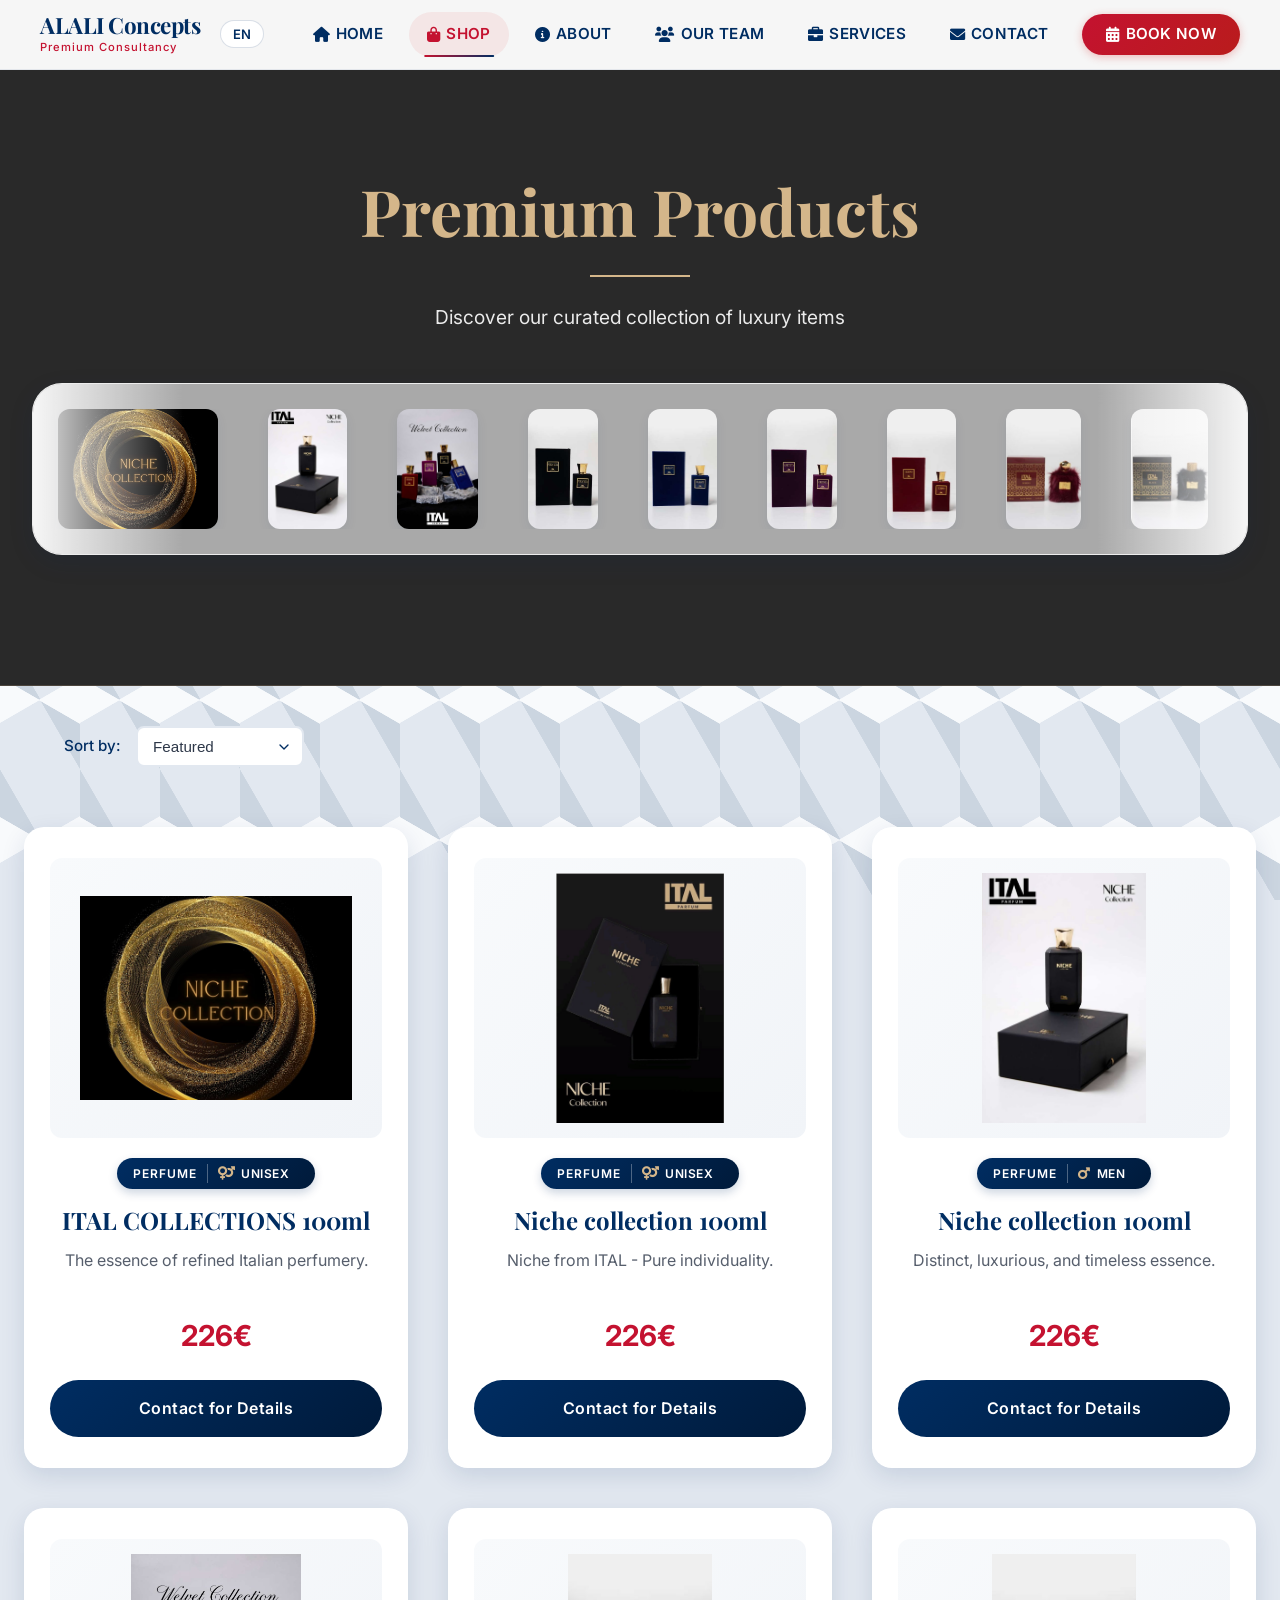
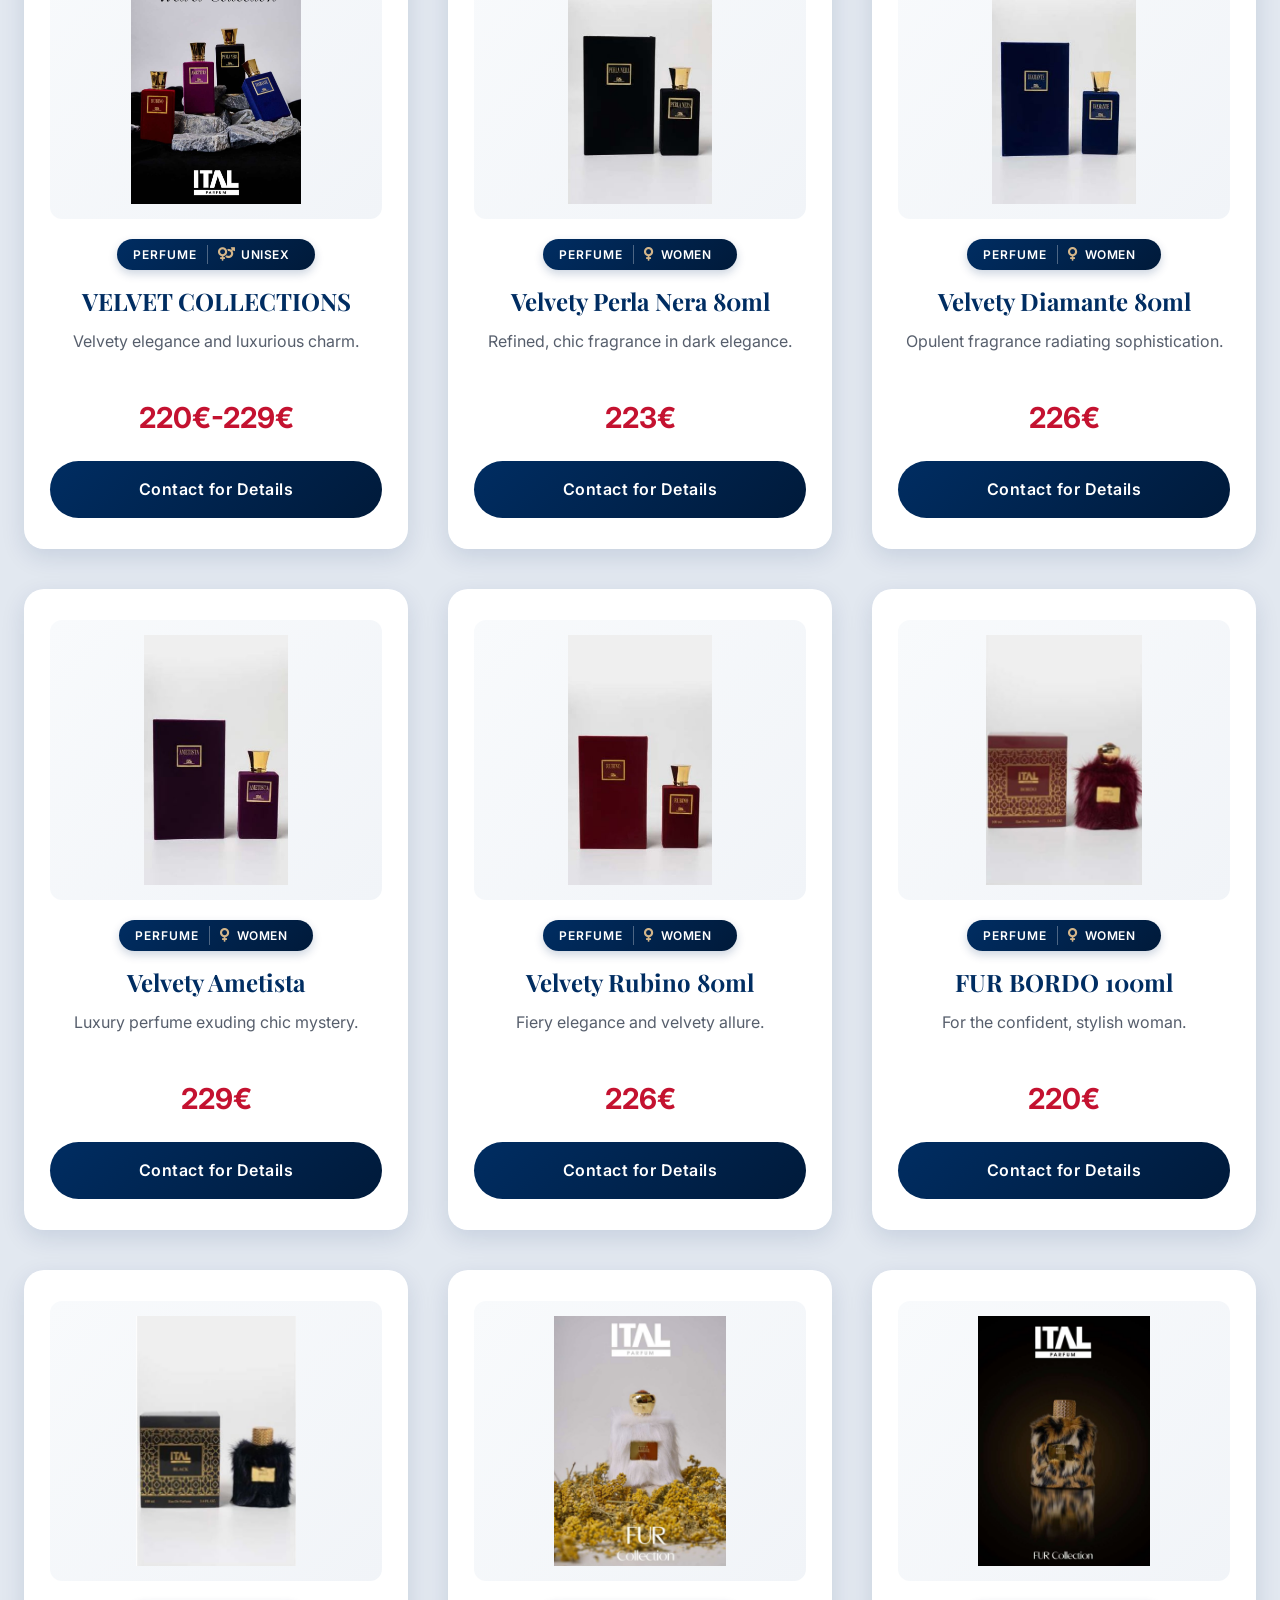
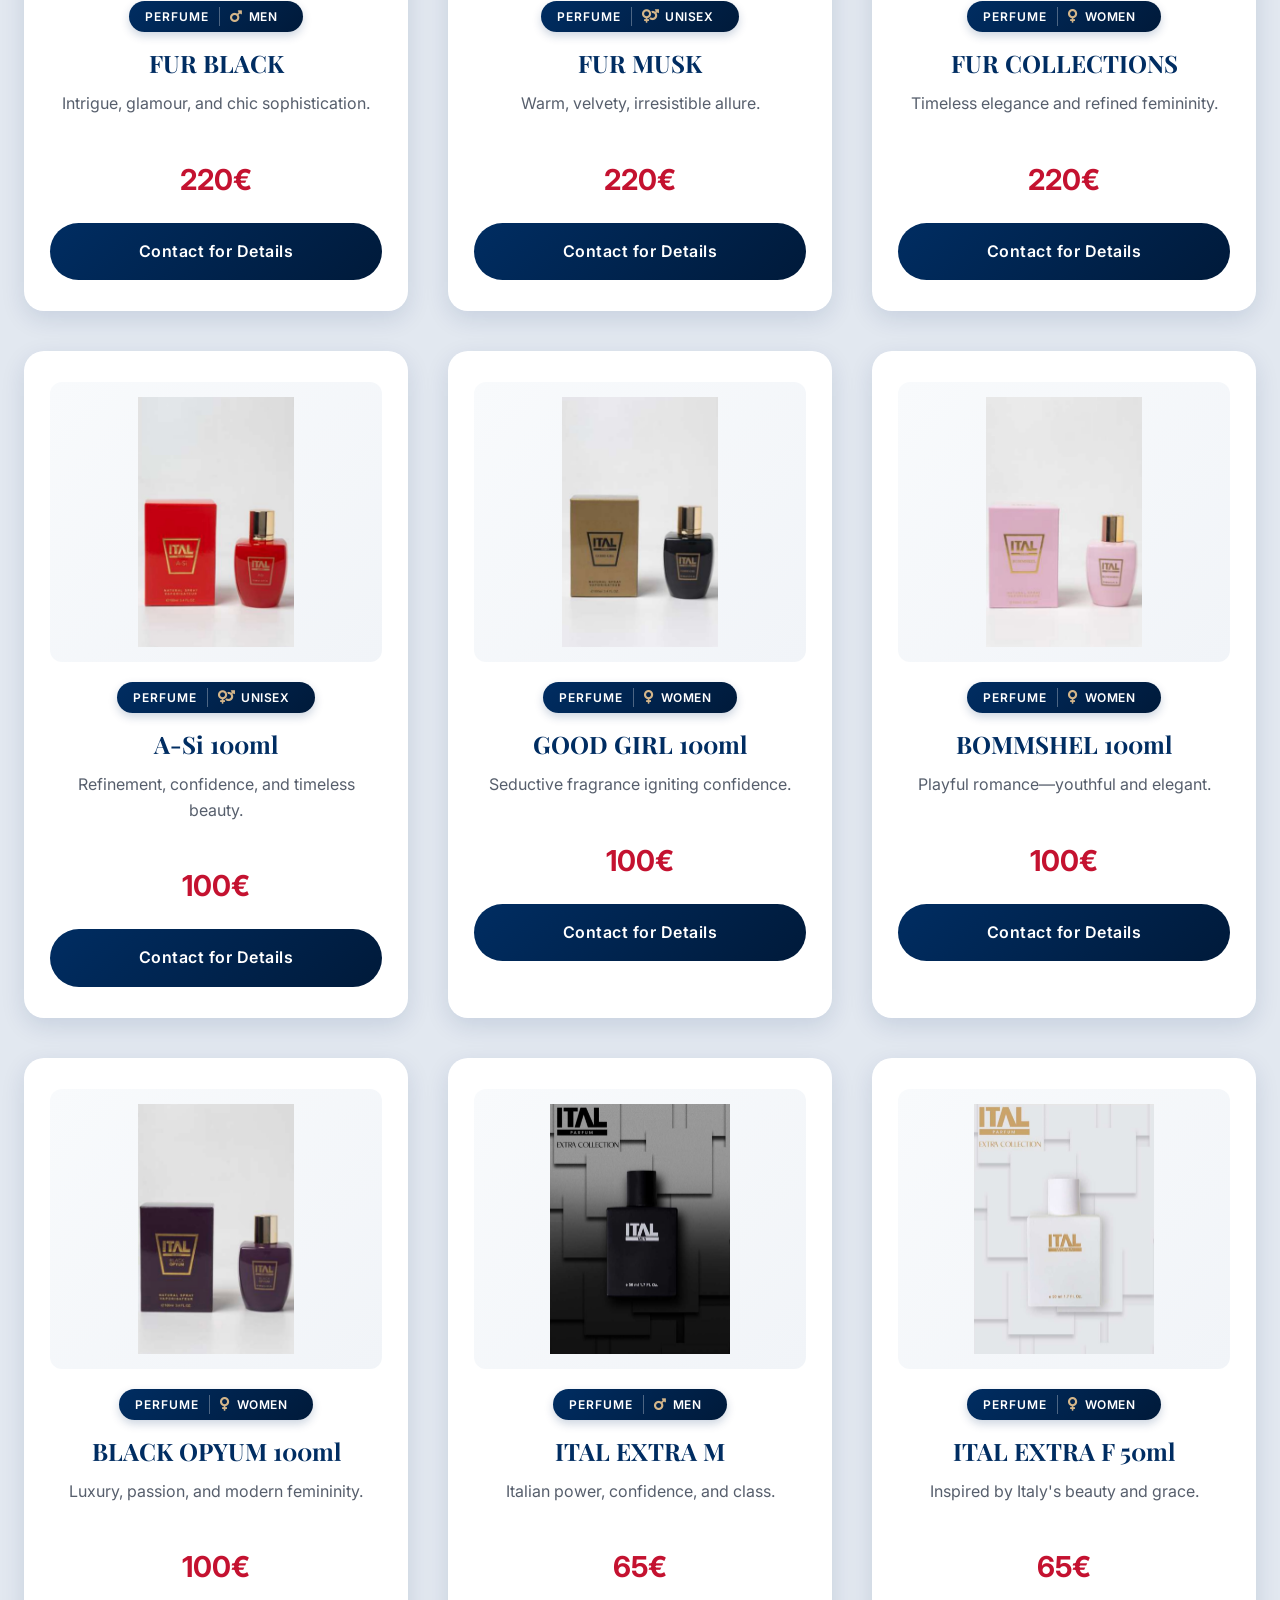
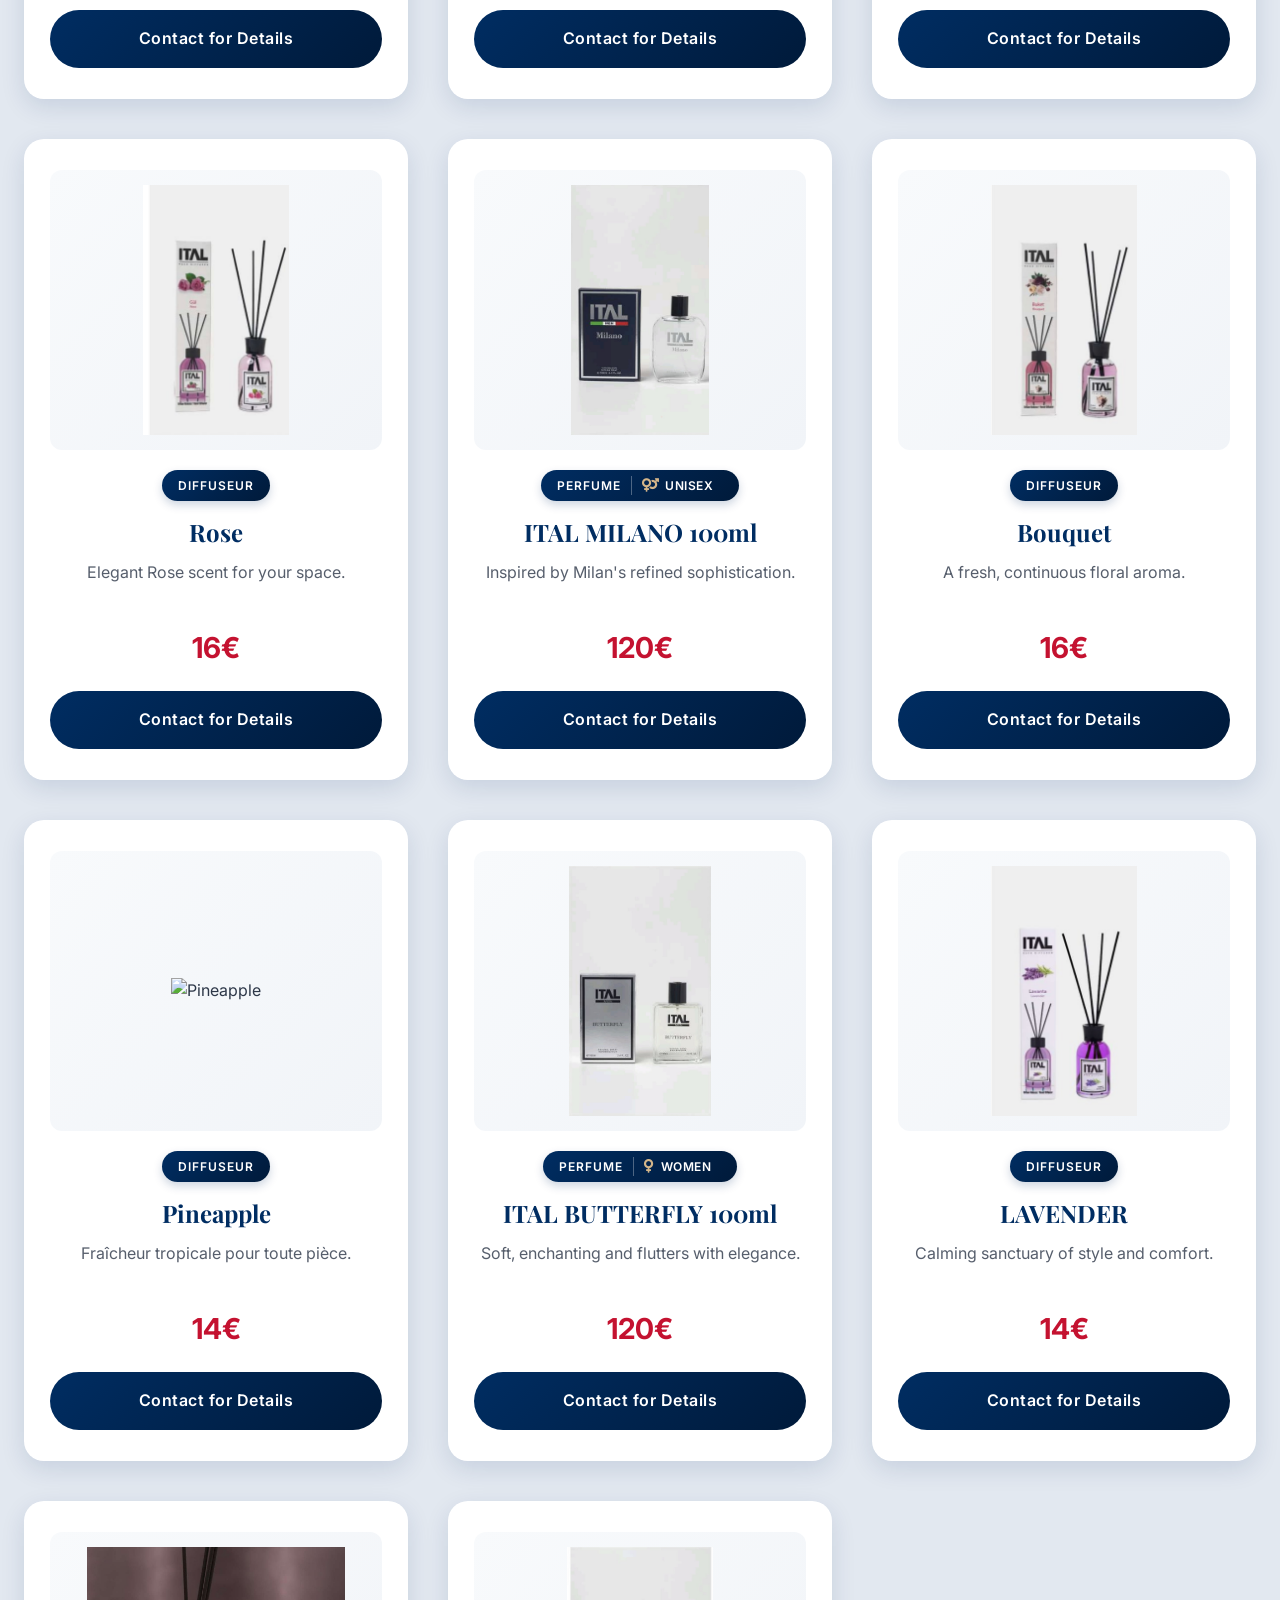
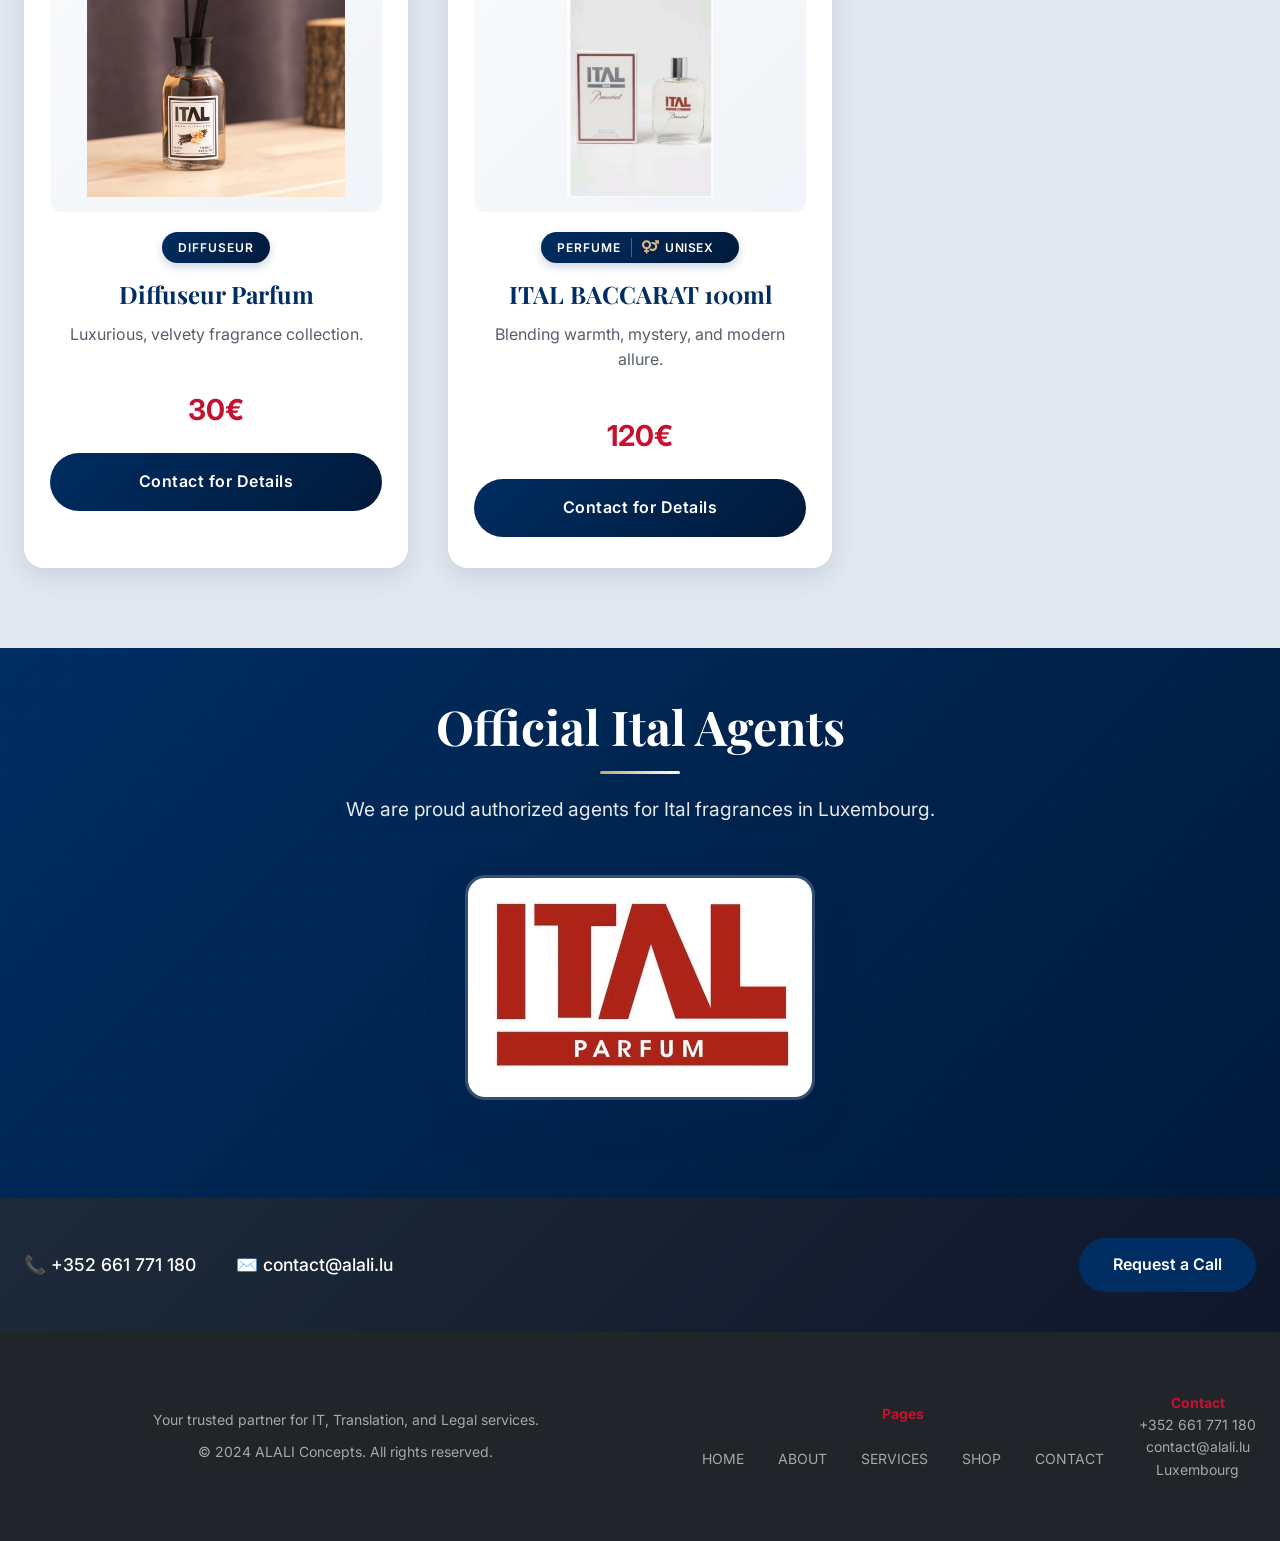
==== Alali Websit_project/shop_page.html @ 9de17338 "Add files via upload" ====
<!DOCTYPE html>
<html lang="en">
<head>
    <meta charset="UTF-8">
    <meta name="viewport" content="width=device-width, initial-scale=1.0">
    <title>Shop | ALALI Concepts Premium Products</title>
    <link rel="icon" type="image/x-icon" href="images\favicon-16x16.png">
    <link rel="stylesheet" href="https://cdnjs.cloudflare.com/ajax/libs/font-awesome/6.0.0/css/all.min.css">
    <link rel="stylesheet" href="shop_style.css">    
    
    <script src="Home_script.js" defer></script>
</head>

<body class="shop-site">

<div id="bg-canvas-container"></div>

<header class="navbar fixed">
    <div class="navbar-container">        
        <a href="index.html" class="logo-group">
            <div class="logo-text">
                <span class="logo-main">ALALI Concepts</span>
                <span class="logo-sub" data-key="nav_sub">Premium Consultancy</span>
            </div>
        </a>

<div class="lang-switcher">
    <select id="language-select">
        <option value="en">EN</option>
        <option value="fr">FR</option>
        <option value="ar">AR</option>
    </select>
</div>
        
        <button class="menu-toggle" id="mobile-menu" aria-label="Toggle menu">
            <span></span><span></span><span></span>
        </button>
        
        <nav class="nav-links" id="nav-links">
    <ul>
        <li><a href="index.html" data-key="nav_home"><i class="fas fa-home"></i> HOME</a></li>
        <li><a href="shop_page.html" class="active" data-key="nav_shop"><i class="fas fa-shopping-bag"></i> SHOP</a></li>
        <li><a href="about_page.html" data-key="nav_about"><i class="fas fa-info-circle"></i> ABOUT</a></li>
        <li><a href="team_page.html" data-key="nav_team"><i class="fas fa-users"></i> OUR TEAM</a></li>
        <li><a href="services_page.html" data-key="nav_services"><i class="fas fa-briefcase"></i> SERVICES</a></li>
        <li><a href="contact_page.html" data-key="nav_contact"><i class="fas fa-envelope"></i> CONTACT</a></li>
        <li><a href="contact_page.html" class="nav-cta" data-key="nav_book"><i class="fas fa-calendar-alt"></i> BOOK NOW</a></li>
    </ul>
        </nav>
    </div>
</header>

<section class="Perfume-images">
    <div class="container text-center">
        <div class="content">
            <h1 data-key="shop_hero_title">Premium Products</h1>
            <p data-key="shop_hero_sub">Discover our curated collection of luxury items</p>
        </div>
    </div>

    <div class="ticker-shelf">
        <div class="collection-ticker">
            <div class="loop-images">
                <img src="images/Ital_100ml.jpg" alt="ITAL 100ml">
                <img src="images/Niche collection 100ml..jpg" alt="Niche Collection">
                <img src="images/VELVET COLLECTONS.jpg" alt="Velvet Collection">
                <img src="images/Velvety Perla Nera 80ml.jpg" alt="Perla Nera">
                <img src="images/Velvety Diamante 80ml.jpg" alt="Diamante">
                <img src="images/Velvety Ametista.jpg" alt="Ametista">
                <img src="images/Velvety Rubino 80ml.jpg" alt="Rubino">
                <img src="images/FUR BORDO 100ml.jpg" alt="Fur Bordo">
                <img src="images/FUR BLACK.jpg" alt="Fur Black">
                <img src="images/FUR MUSK.jpg" alt="Fur Musk">
                <img src="images/FUR COLLECTIONS.jpg" alt="Fur Collections">
                <img src="images/A-Si 100ml.jpg" alt="A-Si">
                <img src="images/BLACK OPYUM 100ml.jpg" alt="Black Opium">
                <img src="images/BOMMSHEL 100ml.jpg" alt="Bombshel">
                <img src="images/ITAL EXTRA COLLLECTIONS M.jpg" alt="Extra M">
                <img src="images/ITAL EXTRA COLLLECTIONS F 50ml.jpg" alt="Extra F">
                <img src="images/ITAL MILANO 100ml.jpg" alt="Ital Milano">
                <img src="images/ITAL BUTTERFLY 100ml.jpg" alt="Butterfly">
                <img src="images/ITAL BACCARAT 100ml.jpg" alt="Baccarat">
                <img src="images/Ital_100ml.jpg" alt="ITAL 100ml">
                <img src="images/Niche collection 100ml..jpg" alt="Niche Collection">
                <img src="images/VELVET COLLECTONS.jpg" alt="Velvet Collection">
            </div>
        </div>
    </div>
</section>

<main>
    <div class="filter-controls">
        <label for="sortPrice">Sort by:</label>
        <select id="sortPrice" onchange="sortProducts()">
            <option value="default">Featured</option>
            <option value="low-high">Price: Low to High</option>
            <option value="high-low">Price: High to Low</option>
        </select>
    </div>

    <div class="product-grid">
        <div class="product-card">
            <div class="product-img"><img src="images/Ital_100ml.jpg" alt="ITAL COLLECTIONS"></div>
            <div class="product-tag">
    <span data-key="tag_perfume">Perfume</span>
    <span class="gender-tag"><i class="fas fa-venus-mars"></i> <span data-key="gender_u">Unisex</span></span>
</div>
            <h3>ITAL COLLECTIONS 100ml</h3>
            <p data-key="p1_desc">The essence of refined Italian perfumery.</p>
            <div class="price">226€</div>
            <a href="contact_page.html" class="btn-buy" data-key="btn_contact">Contact for Details</a>
        </div>

        <div class="product-card">
            <div class="product-img"><img src="images/Niche collection 100ml.jpg" alt="Niche collection"></div>
            <div class="product-tag">
    <span data-key="tag_perfume">Perfume</span>
    <span class="gender-tag"><i class="fas fa-venus-mars"></i> <span data-key="gender_u">Unisex</span></span>
</div>
            <h3>Niche collection 100ml</h3>
            <p data-key="p2_desc">Niche from ITAL - Pure individuality.</p>
            <div class="price">226€</div>
            <a href="contact_page.html" class="btn-buy" data-key="btn_contact">Contact for Details</a>
        </div>

        <div class="product-card">
            <div class="product-img"><img src="images/Niche collection 100ml..jpg" alt="Niche collection"></div>
            <div class="product-tag">
    <span data-key="tag_perfume">Perfume</span>
    <span class="gender-tag"><i class="fas fa-mars"></i> <span data-key="gender_m">Men</span></span>
</div>
            <h3>Niche collection 100ml</h3>
            <p data-key="p3_desc">Distinct, luxurious, and timeless essence.</p>
            <div class="price">226€</div>
            <a href="contact_page.html" class="btn-buy" data-key="btn_contact">Contact for Details</a>
        </div>

        <div class="product-card">
            <div class="product-img"><img src="images/VELVET COLLECTONS.jpg" alt="VELVET"></div>
            <div class="product-tag">
    <span data-key="tag_perfume">Perfume</span>
    <span class="gender-tag"><i class="fas fa-venus-mars"></i> <span data-key="gender_u">Unisex</span></span>
</div>
            <h3>VELVET COLLECTIONS</h3>
            <p data-key="p4_desc">Velvety elegance and luxurious charm.</p>
            <div class="price">220€-229€</div>
            <a href="contact_page.html" class="btn-buy" data-key="btn_contact">Contact for Details</a>
        </div>

        <div class="product-card">
            <div class="product-img"><img src="images/Velvety Perla Nera 80ml.jpg" alt="Perla Nera"></div>
            <div class="product-tag">
    <span data-key="tag_perfume">Perfume</span>
    <span class="gender-tag"><i class="fas fa-venus"></i> <span data-key="gender_f">Women</span></span>
</div>
            <h3>Velvety Perla Nera 80ml</h3>
            <p data-key="p5_desc">Refined, chic fragrance in dark elegance.</p>
            <div class="price">223€</div>
            <a href="contact_page.html" class="btn-buy" data-key="btn_contact">Contact for Details</a>
        </div>

        <div class="product-card">
            <div class="product-img"><img src="images/Velvety Diamante 80ml.jpg" alt="Diamante"></div>
            <div class="product-tag">
    <span data-key="tag_perfume">Perfume</span>
    <span class="gender-tag"><i class="fas fa-venus"></i> <span data-key="gender_f">Women</span></span>
</div>
            <h3>Velvety Diamante 80ml</h3>
            <p data-key="p6_desc">Opulent fragrance radiating sophistication.</p>
            <div class="price">226€</div>
            <a href="contact_page.html" class="btn-buy" data-key="btn_contact">Contact for Details</a>
        </div>

        <div class="product-card">
            <div class="product-img"><img src="images/Velvety Ametista.jpg" alt="Ametista"></div>
            <div class="product-tag">
    <span data-key="tag_perfume">Perfume</span>
    <span class="gender-tag"><i class="fas fa-venus"></i> <span data-key="gender_f">Women</span></span>
</div>
            <h3>Velvety Ametista</h3>
            <p data-key="p7_desc">Luxury perfume exuding chic mystery.</p>
            <div class="price">229€</div>
            <a href="contact_page.html" class="btn-buy" data-key="btn_contact">Contact for Details</a>
        </div>

        <div class="product-card">
            <div class="product-img"><img src="images/Velvety Rubino 80ml.jpg" alt="Rubino"></div>
            <div class="product-tag">
    <span data-key="tag_perfume">Perfume</span>
    <span class="gender-tag"><i class="fas fa-venus"></i> <span data-key="gender_f">Women</span></span>
</div>
            <h3>Velvety Rubino 80ml</h3>
            <p data-key="p8_desc">Fiery elegance and velvety allure.</p>
            <div class="price">226€</div>
            <a href="contact_page.html" class="btn-buy" data-key="btn_contact">Contact for Details</a>
        </div>

        <div class="product-card">
            <div class="product-img"><img src="images/FUR BORDO 100ml.jpg" alt="FUR BORDO"></div>
<div class="product-tag">
    <span data-key="tag_perfume">Perfume</span>
    <span class="gender-tag"><i class="fas fa-venus"></i> <span data-key="gender_f">Women</span></span>
</div>
            <h3>FUR BORDO 100ml</h3>
            <p data-key="p9_desc">For the confident, stylish woman.</p>
            <div class="price">220€</div>
            <a href="contact_page.html" class="btn-buy" data-key="btn_contact">Contact for Details</a>
        </div>

        <div class="product-card">
            <div class="product-img"><img src="images/FUR BLACK.jpg" alt="FUR BLACK"></div>
            <div class="product-tag">
    <span data-key="tag_perfume">Perfume</span>
    <span class="gender-tag"><i class="fas fa-mars"></i> <span data-key="gender_m">Men</span></span>
</div>
            <h3>FUR BLACK</h3>
            <p data-key="p10_desc">Intrigue, glamour, and chic sophistication.</p>
            <div class="price">220€</div>
            <a href="contact_page.html" class="btn-buy" data-key="btn_contact">Contact for Details</a>
        </div>

        <div class="product-card">
            <div class="product-img"><img src="images/FUR MUSK.jpg" alt="FUR MUSK"></div>
            <div class="product-tag">
    <span data-key="tag_perfume">Perfume</span>
    <span class="gender-tag"><i class="fas fa-venus-mars"></i> <span data-key="gender_u">Unisex</span></span>
</div>
            <h3>FUR MUSK</h3>
            <p data-key="p11_desc">Warm, velvety, irresistible allure.</p>
            <div class="price">220€</div>
            <a href="contact_page.html" class="btn-buy" data-key="btn_contact">Contact for Details</a>
        </div>

        <div class="product-card">
            <div class="product-img"><img src="images/FUR COLLECTIONS.jpg" alt="FUR COLLECTIONS"></div>
            <div class="product-tag">
            <span data-key="tag_perfume">Perfume</span>
            <span class="gender-tag"><i class="fas fa-venus"></i> <span data-key="gender_f">Women</span></span>
            </div>
            <h3>FUR COLLECTIONS</h3>
            <p data-key="p12_desc">Timeless elegance and refined femininity.</p>
            <div class="price">220€</div>
            <a href="contact_page.html" class="btn-buy" data-key="btn_contact">Contact for Details</a>
        </div>

        <div class="product-card">
            <div class="product-img"><img src="images/A-Si 100ml.jpg" alt="A-Si"></div>
            <div class="product-tag">
    <span data-key="tag_perfume">Perfume</span>
    <span class="gender-tag"><i class="fas fa-venus-mars"></i> <span data-key="gender_u">Unisex</span></span>
</div>
            <h3>A-Si 100ml</h3>
            <p data-key="p13_desc">Refinement, confidence, and timeless beauty.</p>
            <div class="price">100€</div>
            <a href="contact_page.html" class="btn-buy" data-key="btn_contact">Contact for Details</a>
        </div>

        <div class="product-card">
            <div class="product-img"><img src="images/GOOD GIRL 100ml.jpg" alt="GOOD GIRL"></div>
            <div class="product-tag">
            <span data-key="tag_perfume">Perfume</span>
            <span class="gender-tag"><i class="fas fa-venus"></i> <span data-key="gender_f">Women</span></span>
            </div>
            <h3>GOOD GIRL 100ml</h3>
            <p data-key="p14_desc">Seductive fragrance igniting confidence.</p>
            <div class="price">100€</div>
            <a href="contact_page.html" class="btn-buy" data-key="btn_contact">Contact for Details</a>
        </div>

        <div class="product-card">
            <div class="product-img"><img src="images/BOMMSHEL 100ml.jpg" alt="BOMMSHEL"></div>
            <div class="product-tag">
            <span data-key="tag_perfume">Perfume</span>
            <span class="gender-tag"><i class="fas fa-venus"></i> <span data-key="gender_f">Women</span></span>
            </div>
            <h3>BOMMSHEL 100ml</h3>
            <p data-key="p15_desc">Playful romance—youthful and elegant.</p>
            <div class="price">100€</div>
            <a href="contact_page.html" class="btn-buy" data-key="btn_contact">Contact for Details</a>
        </div>

        <div class="product-card">
            <div class="product-img"><img src="images/BLACK OPYUM 100ml.jpg" alt="BLACK OPYUM"></div>
            <div class="product-tag">
    <span data-key="tag_perfume">Perfume</span>
    <span class="gender-tag"><i class="fas fa-venus"></i> <span data-key="gender_f">Women</span></span>
</div>
            <h3>BLACK OPYUM 100ml</h3>
            <p data-key="p16_desc">Luxury, passion, and modern femininity.</p>
            <div class="price">100€</div>
            <a href="contact_page.html" class="btn-buy" data-key="btn_contact">Contact for Details</a>
        </div>

        <div class="product-card">
            <div class="product-img"><img src="images/ITAL EXTRA COLLLECTIONS M.jpg" alt="EXTRA M"></div>
            <div class="product-tag">
    <span data-key="tag_perfume">Perfume</span>
    <span class="gender-tag"><i class="fas fa-mars"></i> <span data-key="gender_m">Men</span></span>
</div>
            <h3>ITAL EXTRA M</h3>
            <p data-key="p17_desc">Italian power, confidence, and class.</p>
            <div class="price">65€</div>
            <a href="contact_page.html" class="btn-buy" data-key="btn_contact">Contact for Details</a>
        </div>

        <div class="product-card">
            <div class="product-img"><img src="images/ITAL EXTRA COLLLECTIONS F 50ml.jpg" alt="EXTRA F"></div>
            <div class="product-tag">
    <span data-key="tag_perfume">Perfume</span>
    <span class="gender-tag"><i class="fas fa-venus"></i> <span data-key="gender_f">Women</span></span>
</div>
            <h3>ITAL EXTRA F 50ml</h3>
            <p data-key="p18_desc">Inspired by Italy's beauty and grace.</p>
            <div class="price">65€</div>
            <a href="contact_page.html" class="btn-buy" data-key="btn_contact">Contact for Details</a>
        </div>

        <div class="product-card">
            <div class="product-img"><img src="images/Rose.jpg" alt="Rose"></div>
            <div class="product-tag">
            <span data-key="tag_diffuseur">Diffuseur</span>
            </div>
            <h3>Rose</h3>
            <p data-key="p19_desc">Elegant Rose scent for your space.</p>
            <div class="price">16€</div>
            <a href="contact_page.html" class="btn-buy" data-key="btn_contact">Contact for Details</a>
        </div>

        <div class="product-card">
            <div class="product-img"><img src="images/ITAL MILANO 100ml.jpg" alt="ITAL MILANO"></div>
            <div class="product-tag">
    <span data-key="tag_perfume">Perfume</span>
    <span class="gender-tag"><i class="fas fa-venus-mars"></i> <span data-key="gender_u">Unisex</span></span>
</div>
            <h3>ITAL MILANO 100ml</h3>
            <p data-key="p20_desc">Inspired by Milan's refined sophistication.</p>
            <div class="price">120€</div>
            <a href="contact_page.html" class="btn-buy" data-key="btn_contact">Contact for Details</a>
        </div>

        <div class="product-card">
            <div class="product-img"><img src="images/Bouquet.jpg" alt="Bouquet"></div>
            <div class="product-tag">
    <span data-key="tag_diffuseur">Diffuseur</span>
</div>
            <h3>Bouquet</h3>
            <p data-key="p21_desc">A fresh, continuous floral aroma.</p>
            <div class="price">16€</div>
            <a href="contact_page.html" class="btn-buy" data-key="btn_contact">Contact for Details</a>
        </div>

        <div class="product-card">
            <div class="product-img"><img src="images/pineapple.jpg" alt="Pineapple"></div>
            <div class="product-tag">
    <span data-key="tag_diffuseur">Diffuseur</span>
</div>
            <h3>Pineapple</h3>
            <p data-key="p22_desc">Tropical freshness for any room.</p>
            <div class="price">14€</div>
            <a href="contact_page.html" class="btn-buy" data-key="btn_contact">Contact for Details</a>
        </div>

        <div class="product-card">
            <div class="product-img"><img src="images/ITAL BUTTERFLY 100ml.jpg" alt="BUTTERFLY"></div>
            <div class="product-tag">
    <span data-key="tag_perfume">Perfume</span>
    <span class="gender-tag"><i class="fas fa-venus"></i> <span data-key="gender_f">Women</span></span>
</div>
            <h3>ITAL BUTTERFLY 100ml</h3>
            <p data-key="p23_desc">Soft, enchanting and flutters with elegance.</p>
            <div class="price">120€</div>
            <a href="contact_page.html" class="btn-buy" data-key="btn_contact">Contact for Details</a>
        </div>

        <div class="product-card">
            <div class="product-img"><img src="images/LAVENDER.jpg" alt="LAVENDER"></div>
            <div class="product-tag">
    <span data-key="tag_diffuseur">Diffuseur</span>
</div>
            <h3>LAVENDER</h3>
            <p data-key="p24_desc">Calming sanctuary of style and comfort.</p>
            <div class="price">14€</div>
            <a href="contact_page.html" class="btn-buy" data-key="btn_contact">Contact for Details</a>
        </div>

        <div class="product-card">
            <div class="product-img"><img src="images/Diffuseur Parfum.jpg" alt="Diffuseur"></div>
            <div class="product-tag">
    <span data-key="tag_diffuseur">Diffuseur</span>
</div>
            <h3>Diffuseur Parfum</h3>
            <p data-key="p25_desc">Luxurious, velvety fragrance collection.</p>
            <div class="price">30€</div>
            <a href="contact_page.html" class="btn-buy" data-key="btn_contact">Contact for Details</a>
        </div>

        <div class="product-card">
            <div class="product-img"><img src="images/ITAL BACCARAT 100ml.jpg" alt="BACCARAT"></div>
            <div class="product-tag">
    <span data-key="tag_perfume">Perfume</span>
    <span class="gender-tag"><i class="fas fa-venus-mars"></i> <span data-key="gender_u">Unisex</span></span>
</div>
            <h3>ITAL BACCARAT 100ml</h3>
            <p data-key="p26_desc">Blending warmth, mystery, and modern allure.</p>
            <div class="price">120€</div>
            <a href="contact_page.html" class="btn-buy" data-key="btn_contact">Contact for Details</a>
        </div>
    </div>
</main>

<section class="agent-info">
    <div class="container text-center">
        <h2 data-key="agent_title">Official Ital Agents</h2>
        <p data-key="agent_desc">We are proud authorized agents for Ital fragrances in Luxembourg.</p>
        <div class="ital-box">
            <img src="images/ital.jpg" class="ital-logo" alt="Ital Logo">
        </div>
    </div>
</section>


<section class="contact-action-strip pro-contact">
    <div class="container strip-flex-pro">
        <div class="contact-info">
            <span>📞 +352 661 771 180</span>
            <span>✉️ contact@alali.lu</span>
        </div>
        <div class="contact-btn">
            <a href="contact_page.html" class="btn-outline-navy" data-key="req_call">Request a Call</a>
        </div>
    </div>
</section>

    <footer class="pro-footer">
        <div class="container footer-container">
            <div style="flex: 2;">
                <p data-key="footer_p1">Your trusted partner for IT solutions, professional translation services, and legal consultation in Luxembourg.</p>
                <p style="margin-top: 10px;">© 2024 ALALI Concepts. All rights reserved.</p>
            </div>
            <div class="footer-links">
                <h4 data-key="footer_pages" style="color: var(--red);">Pages</h4><br>
                <a href="index.html" data-key="nav_home">Home</a>
                <a href="about_page.html" data-key="nav_about">About</a>
                <a href="services_page.html" data-key="nav_services">Services</a>
                <a href="shop_page.html" data-key="nav_shop">Shop</a>
                <a href="contact_page.html" data-key="nav_contact">Contact</a>
            </div>
            <div class="footer-contact">
                <h4 data-key="footer_contact" style="color: var(--red);">Contact</h4>
                <p>+352 661 771 180</p>
                <p>contact@alali.lu</p>
                <p>Luxembourg</p>
            </div>
        </div>
    </footer>



</body>
</html>
---- Alali Websit_project/shop_style.css ----
/* ============================================================
   SHOP PAGE STYLES - WITH BEAUTIFUL NAVBAR
   ============================================================ */
/* ============================================================
   @import MUST be first — before any other rules
   ============================================================ */
@import url('https://fonts.googleapis.com/css2?family=Inter:wght@300;400;500;600;700&family=Playfair+Display:wght@400;500;600;700&display=swap');

@import url('https://cdnjs.cloudflare.com/ajax/libs/font-awesome/6.0.0/css/all.min.css');


/* --- 1. CORE SETUP & BACKGROUND --- */
:root {
    --navy: #002d62;
    --navy-dark: #001a3a;
    --navy-light: #1a3f7a;
    --red: #c41230;
    --red-light: #e63e4a;
    --white: #ffffff;
    --off-white: #f8fafc;
    --light-gray: #f1f4f8;
    --medium-gray: #e2e8f0;
    --dark-gray: #2d3748;
    --gold: #c5a572;
    --gold-light: #d4b68a;
    --shadow-sm: 0 4px 12px rgba(0, 45, 98, 0.08);
    --shadow-md: 0 8px 24px rgba(0, 45, 98, 0.12);
    --shadow-lg: 0 20px 40px rgba(0, 45, 98, 0.16);
    --shadow-hover: 0 30px 50px rgba(196, 18, 48, 0.15);
    --transition: all 0.4s cubic-bezier(0.165, 0.84, 0.44, 1);
    --transition-slow: all 0.6s cubic-bezier(0.165, 0.84, 0.44, 1);
}

@import url('https://fonts.googleapis.com/css2?family=Inter:wght@300;400;500;600;700&family=Playfair+Display:wght@400;500;600;700;800&display=swap');

* {
    margin: 0;
    padding: 0;
    box-sizing: border-box;
}

/* --- BODY STYLES --- */
body.shop-site {
    font-family: 'Inter', sans-serif;
    margin: 0;
    background-color: #e2e8f0;
    background-image: 
        linear-gradient(30deg, #f8fafc 12%, transparent 12.5%, transparent 87%, #f8fafc 87.5%, #f8fafc),
        linear-gradient(150deg, #f8fafc 12%, transparent 12.5%, transparent 87%, #f8fafc 87.5%, #f8fafc),
        linear-gradient(30deg, #f8fafc 12%, transparent 12.5%, transparent 87%, #f8fafc 87.5%, #f8fafc),
        linear-gradient(150deg, #f8fafc 12%, transparent 12.5%, transparent 87%, #f8fafc 87.5%, #f8fafc),
        linear-gradient(60deg, #cbd5e0 25%, transparent 25.5%, transparent 75%, #cbd5e0 75.5%, #cbd5e0),
        linear-gradient(60deg, #cbd5e0 25%, transparent 25.5%, transparent 75%, #cbd5e0 75.5%, #cbd5e0);
    background-size: 80px 140px;
    background-attachment: fixed;
    overflow-x: hidden;
    color: var(--dark-gray);
    line-height: 1.6;
}

.container {
    max-width: 1280px;
    margin: 0 auto;
    padding: 0 24px;
}

/* --- 2. BEAUTIFUL NAVBAR (UPDATED) --- */
.navbar {
    position: fixed;
    top: 0;
    left: 0;
    right: 0;
    width: 100%;
    background: rgba(255, 255, 255, 0.96);
    backdrop-filter: blur(12px);
    -webkit-backdrop-filter: blur(12px);
    z-index: 1000;
    transition: all 0.4s cubic-bezier(0.25, 0.46, 0.45, 0.94);
    border-bottom: 1px solid rgba(0, 45, 98, 0.08);
}

/* Animated gradient border at bottom */
.navbar::after {
    content: '';
    position: absolute;
    bottom: -1px;
    left: 0;
    width: 100%;
    height: 2px;
    background: linear-gradient(90deg, 
        transparent, 
        var(--red), 
        var(--navy), 
        var(--gold), 
        var(--red), 
        transparent);
    transform: scaleX(0);
    transition: transform 0.6s ease;
    transform-origin: center;
}

.navbar:hover::after {
    transform: scaleX(1);
}

/* Scrolled state */
.navbar.scrolled {
    background: rgba(255, 255, 255, 0.98);
    backdrop-filter: blur(12px);
    box-shadow: 0 4px 30px rgba(0, 45, 98, 0.12);
}

.navbar-container {
    display: flex;
    justify-content: space-between;
    align-items: center;
    max-width: 1400px;
    margin: 0 auto;
    padding: 12px 40px;
    transition: padding 0.3s ease;
    width: 100%;
}

.navbar.scrolled .navbar-container {
    padding: 8px 40px;
}

/* Logo Group with Animation */
.logo-group {
    display: flex;
    align-items: center;
    gap: 12px;
    text-decoration: none;
    position: relative;
    cursor: pointer;
    flex-shrink: 0;
}

.nav-logo {
    height: 70px;
    width: auto;
    transition: all 0.3s cubic-bezier(0.34, 1.2, 0.64, 1);
    filter: drop-shadow(0 2px 4px rgba(0,0,0,0.05));
}

.logo-group:hover .nav-logo {
    transform: scale(1.05) rotate(-1deg);
    filter: drop-shadow(0 4px 8px rgba(211,47,47,0.15));
}

/* Logo Text */
.logo-text {
    display: flex;
    flex-direction: column;
}

.logo-main {
    font-family: 'Playfair Display', serif;
    font-size: 1.4rem;
    font-weight: 700;
    color: var(--navy);
    letter-spacing: -0.5px;
    line-height: 1.2;
}

.logo-sub {
    font-size: 0.7rem;
    color: var(--red);
    letter-spacing: 1px;
    font-weight: 500;
}

/* Navigation Links */
.nav-links {
    flex: 1;
    display: flex;
    justify-content: flex-end;
}

.nav-links ul {
    display: flex;
    gap: 8px;
    list-style: none;
    margin: 0;
    padding: 0;
    align-items: center;
}

.nav-links li {
    position: relative;
}

.nav-links a {
    text-decoration: none;
    color: var(--navy);
    font-weight: 600;
    font-size: 0.95rem;
    padding: 10px 18px;
    border-radius: 40px;
    transition: all 0.3s ease;
    position: relative;
    display: inline-flex;
    align-items: center;
    gap: 6px;
    letter-spacing: 0.3px;
    white-space: nowrap;
}

/* Underline Hover Effect */
.nav-links a::before {
    content: '';
    position: absolute;
    bottom: 0;
    left: 50%;
    width: 0;
    height: 2px;
    background: linear-gradient(90deg, var(--red), var(--navy));
    transition: all 0.3s ease;
    transform: translateX(-50%);
    border-radius: 2px;
}

.nav-links a:hover::before {
    width: 70%;
}

.nav-links a:hover {
    color: var(--red);
    background: rgba(211, 47, 47, 0.05);
    transform: translateY(-2px);
}

/* Active Page Indicator */
.nav-links a.active {
    color: var(--red);
    background: rgba(211, 47, 47, 0.08);
}

.nav-links a.active::before {
    width: 70%;
}

/* Icon styling */
.nav-links a i {
    font-size: 0.95rem;
    transition: transform 0.2s ease;
}

.nav-links a:hover i {
    transform: translateX(-2px);
}

/* CTA Button in Navbar */
.nav-cta {
    background: linear-gradient(135deg, var(--red), #b91c1c);
    color: white !important;
    padding: 8px 24px !important;
    border-radius: 40px !important;
    margin-left: 8px;
    box-shadow: 0 2px 8px rgba(211,47,47,0.3);
}

.nav-cta::before {
    display: none;
}

.nav-cta:hover {
    background: linear-gradient(135deg, #b91c1c, var(--red));
    transform: translateY(-2px) !important;
    box-shadow: 0 4px 15px rgba(211,47,47,0.4);
    color: white !important;
}

.nav-cta i {
    color: white;
}

/* Mobile Menu Toggle Button */
.menu-toggle {
    display: none;
    flex-direction: column;
    justify-content: space-between;
    width: 30px;
    height: 21px;
    cursor: pointer;
    z-index: 1001;
    background: transparent;
    border: none;
    padding: 0;
}

.menu-toggle span {
    width: 100%;
    height: 2px;
    background: var(--navy);
    transition: all 0.3s ease;
    border-radius: 2px;
}

.menu-toggle.active span:nth-child(1) {
    transform: translateY(9px) rotate(45deg);
    background: var(--red);
}

.menu-toggle.active span:nth-child(2) {
    opacity: 0;
}

.menu-toggle.active span:nth-child(3) {
    transform: translateY(-9px) rotate(-45deg);
    background: var(--red);
}

/* --- 3. HERO SECTION WITH PARALLAX --- */
.Perfume-images {
    padding: 160px 0 80px;
    text-align: center;
    background-color: #292929 !important;
    position: relative;
    overflow: hidden;
    z-index: 1;
    border-bottom: 1px solid rgba(212, 182, 138, 0.2);
}

.Perfume-images h1 {
    font-family: 'Playfair Display', serif;
    font-size: 4rem;
    margin-bottom: 15px;
    color: #d4b68a;
    position: relative;
}

.Perfume-images h1::after {
    content: '';
    position: absolute;
    bottom: -15px;
    left: 50%;
    transform: translateX(-50%);
    width: 100px;
    height: 2px;
    background: #d4b68a;
}

.Perfume-images p {
    font-size: 1.2rem;
    color: #ffffff;
    max-width: 600px;
    margin: 40px auto 0;
    opacity: 0.9;
}

/* --- 4. INFINITE TICKER WITH SEAMLESS LOOP --- */
.ticker-shelf {
    width: 95%;
    max-width: 1300px;
    margin: 50px auto;
    overflow: hidden;
    padding: 25px 0;
    background: rgba(255, 255, 255, 0.6);
    backdrop-filter: blur(10px);
    -webkit-backdrop-filter: blur(10px);
    border: 1px solid rgba(255, 255, 255, 0.8);
    border-radius: 30px;
    box-shadow: var(--shadow-md);
    position: relative;
}

.ticker-shelf::before,
.ticker-shelf::after {
    content: '';
    position: absolute;
    top: 0;
    width: 150px;
    height: 100%;
    z-index: 2;
    pointer-events: none;
}

.ticker-shelf::before {
    left: 0;
    background: linear-gradient(90deg, rgba(255,255,255,0.9), transparent);
}

.ticker-shelf::after {
    right: 0;
    background: linear-gradient(-90deg, rgba(255,255,255,0.9), transparent);
}

.collection-ticker {
    overflow: hidden;
    width: 100%;
}

.loop-images {
    display: flex;
    width: fit-content;
    animation: scrollSeamless 60s linear infinite;
}

.loop-images:hover {
    animation-play-state: paused;
}

.loop-images img {
    height: 120px;
    width: auto;
    border-radius: 12px;
    box-shadow: var(--shadow-sm);
    transition: var(--transition);
    user-select: none;
    margin: 0 25px;
    flex-shrink: 0;
}

.loop-images img:hover {
    transform: scale(1.08);
    box-shadow: var(--shadow-lg);
}

@keyframes scrollSeamless {
    0% {
        transform: translateX(0);
    }
    100% {
        transform: translateX(-50%);
    }
}

/* --- 5. FILTER CONTROLS --- */
.filter-controls {
    max-width: 1200px;
    margin: 40px auto 20px;
    padding: 0 24px;
    display: flex;
    justify-content: flex-end;
    align-items: center;
    gap: 15px;
}

.filter-controls label {
    font-weight: 500;
    color: var(--navy);
    font-size: 0.95rem;
}

.filter-controls select {
    padding: 10px 25px 10px 15px;
    border: 2px solid var(--medium-gray);
    border-radius: 8px;
    font-size: 0.95rem;
    color: var(--dark-gray);
    background: var(--white);
    cursor: pointer;
    transition: var(--transition);
    appearance: none;
    background-image: url("data:image/svg+xml,%3Csvg xmlns='http://www.w3.org/2000/svg' width='16' height='16' viewBox='0 0 24 24' fill='none' stroke='%23002d62' stroke-width='2' stroke-linecap='round' stroke-linejoin='round'%3E%3Cpolyline points='6 9 12 15 18 9'%3E%3C/polyline%3E%3C/svg%3E");
    background-repeat: no-repeat;
    background-position: right 10px center;
}

.filter-controls select:hover {
    border-color: var(--navy);
    box-shadow: var(--shadow-sm);
}

.filter-controls select:focus {
    outline: none;
    border-color: var(--red);
    box-shadow: 0 0 0 3px rgba(196, 18, 48, 0.1);
}

.filter-controls {
    justify-content: left;
}

/* --- 6. PRODUCT GRID & CARDS --- */
.product-grid {
    display: grid;
    grid-template-columns: repeat(auto-fill, minmax(300px, 1fr));
    gap: 40px;
    padding: 40px 24px 80px;
    max-width: 1300px;
    margin: 0 auto;
}

.product-card {
    background: var(--white);
    border-radius: 20px;
    padding: 30px 25px;
    text-align: center;
    box-shadow: var(--shadow-md);
    transition: var(--transition-slow);
    position: relative;
    overflow: hidden;
    opacity: 0;
    animation: cardFadeIn 0.6s ease forwards;
    border: 1px solid rgba(255,255,255,0.5);
    display: flex;
    flex-direction: column;
    justify-content: flex-start;
}

/* Stagger animation for cards */
.product-card:nth-child(1) { animation-delay: 0.1s; }
.product-card:nth-child(2) { animation-delay: 0.2s; }
.product-card:nth-child(3) { animation-delay: 0.3s; }
.product-card:nth-child(4) { animation-delay: 0.4s; }
.product-card:nth-child(5) { animation-delay: 0.5s; }
.product-card:nth-child(6) { animation-delay: 0.6s; }
.product-card:nth-child(7) { animation-delay: 0.7s; }
.product-card:nth-child(8) { animation-delay: 0.8s; }
.product-card:nth-child(9) { animation-delay: 0.9s; }
.product-card:nth-child(10) { animation-delay: 1s; }

@keyframes cardFadeIn {
    from {
        opacity: 0;
        transform: translateY(30px);
    }
    to {
        opacity: 1;
        transform: translateY(0);
    }
}

.product-card::before {
    content: '';
    position: absolute;
    top: 0;
    left: 0;
    right: 0;
    height: 4px;
    background: linear-gradient(90deg, var(--navy), var(--red), var(--gold));
    transform: scaleX(0);
    transition: transform 0.6s ease;
    transform-origin: left;
}

.product-card:hover::before {
    transform: scaleX(1);
}

.product-card::after {
    content: '';
    position: absolute;
    top: -50%;
    right: -50%;
    width: 200%;
    height: 200%;
    background: radial-gradient(circle, rgba(197,165,114,0.1) 0%, transparent 70%);
    opacity: 0;
    transition: opacity 0.6s ease;
    pointer-events: none;
}

.product-card:hover::after {
    opacity: 1;
}

.product-card:hover {
    transform: translateY(-15px) scale(1.02);
    box-shadow: var(--shadow-hover);
}

.product-img {
    position: relative;
    margin-bottom: 20px;
    overflow: hidden;
    border-radius: 12px;
    background: linear-gradient(135deg, var(--off-white), var(--light-gray));
    padding: 30px;
    height: 280px;
    display: flex;
    align-items: center;
    justify-content: center;
}

.product-img img {
    max-width: 100%;
    max-height: 250px;
    object-fit: contain;
    transition: var(--transition-slow);
    transform: scale(1);
}

.product-card:hover .product-img img {
    transform: scale(1.1);
}


/*--- gender bar box ---*/

.product-tag {
    display: flex;
    align-items: center;
    justify-content: center;
    margin-left: auto;
    margin-right: auto;
    width: fit-content; 
    padding: 4px 12px;     
    font-size: 0.65rem;    
    background: linear-gradient(135deg, var(--navy), var(--navy-dark));
    color: var(--white);
    border-radius: 30px;
    font-weight: 600;
    letter-spacing: 1px;
    text-transform: uppercase;
    margin-bottom: 15px;
    transition: var(--transition);
}

.product-card:hover .product-tag {
    transform: translateY(-3px);
    box-shadow: 0 5px 15px rgba(0,45,98,0.3);
}

/*--perfume names--*/

.product-card h3 {
    font-family: 'Playfair Display', serif;
    font-size: 1.5rem;
    color: var(--navy);
    margin-bottom: 10px;
    line-height: 1.4;
}

.product-card p {
    font-size: 1rem;
    color: var(--dark-gray);
    margin-bottom: 20px;
    line-height: 1.6;
    opacity: 0.8;
}

.price {
    font-size: 1.8rem;
    font-weight: 700;
    color: var(--red);
    margin: 20px 0;
    display: flex;
    align-items: center;
    justify-content: center;
    gap: 5px;
}

.btn-buy {
    background: linear-gradient(135deg, var(--navy), var(--navy-dark));
    color: var(--white) !important;
    padding: 16px 28px;
    border-radius: 50px;
    text-decoration: none;
    font-weight: 600;
    display: block;
    transition: var(--transition);
    position: relative;
    overflow: hidden;
    border: none;
    letter-spacing: 0.5px;
    z-index: 1;
}

.btn-buy::before {
    content: '';
    position: absolute;
    top: 0;
    left: -100%;
    width: 100%;
    height: 100%;
    background: linear-gradient(90deg, transparent, rgba(255,255,255,0.2), transparent);
    transition: left 0.6s ease;
    z-index: -1;
}

.btn-buy:hover::before {
    left: 100%;
}

.btn-buy:hover {
    background: linear-gradient(135deg, var(--red), #a00e2a);
    transform: translateY(-3px);
    box-shadow: 0 10px 25px rgba(196,18,48,0.4);
}

.btn-buy:active {
    transform: translateY(-1px);
}

/* --- 7. AGENT INFO SECTION --- */
.agent-info {
    padding: 40px 20px;
    text-align: center;
    background: linear-gradient(135deg, var(--navy) 0%, var(--navy-dark) 100%);
    position: relative;
    overflow: hidden;
}

.agent-info::before {
    content: '';
    position: absolute;
    top: 0;
    left: 0;
    right: 0;
    bottom: 0;
    background: url('data:image/svg+xml,%3Csvg width="60" height="60" viewBox="0 0 60 60" xmlns="http://www.w3.org/2000/svg"%3E%3Cg fill="none" fill-rule="evenodd"%3E%3Cg fill="%23ffffff" fill-opacity="0.05"%3E%3Cpath d="M36 34v-4h-2v4h-4v2h4v4h2v-4h4v-2h-4zm0-30V0h-2v4h-4v2h4v4h2V6h4V4h-4zM6 34v-4H4v4H0v2h4v4h2v-4h4v-2H6zM6 4V0H4v4H0v2h4v4h2V6h4V4H6z"/%3E%3C/g%3E%3C/g%3E%3C/svg%3E');
    opacity: 0.1;
    animation: moveBackground 20s linear infinite;
}

@keyframes moveBackground {
    from { transform: translate(0, 0); }
    to { transform: translate(30px, 30px); }
}

.agent-info h2 {
    font-family: 'Playfair Display', serif;
    font-size: 3rem;
    color: var(--white);
    margin-bottom: 15px;
    position: relative;
}

.agent-info h2::after {
    content: '';
    position: absolute;
    bottom: -10px;
    left: 50%;
    transform: translateX(-50%);
    width: 80px;
    height: 3px;
    background: linear-gradient(90deg, var(--gold), var(--white));
    border-radius: 3px;
}

.agent-info p {
    font-size: 1.2rem;
    color: rgba(255,255,255,0.9);
    max-width: 600px;
    margin: 30px auto 40px;
    position: relative;
}

.ital-box {
    margin: 50px auto;
    max-width: 350px;
    position: relative;
    animation: float 6s ease-in-out infinite;
}

@keyframes float {
    0%, 100% { transform: translateY(0); }
    50% { transform: translateY(-10px); }
}

.ital-logo {
    width: 100%;
    height: auto;
    border-radius: 20px;
    display: inline-block;
    box-shadow: var(--shadow-lg);
    transition: var(--transition-slow);
    border: 3px solid rgba(255,255,255,0.2);
}

.ital-logo:hover {
    transform: scale(1.05) rotate(1deg);
    box-shadow: 0 30px 50px rgba(0,0,0,0.3);
    border-color: var(--gold);
}

/* --- 8. PRO FOOTER --- */
.pro-footer {
    background-color: #212529;
    color: rgba(255, 255, 255, 0.6);
    padding: 60px 0;
    text-align: center;
    font-size: 14px;
}

.footer-container {
    display: flex;
    justify-content: space-between;
    align-items: center;
    flex-wrap: wrap;
    gap: 20px;
}

.footer-links a {
    color: rgba(255, 255, 255, 0.6);
    text-decoration: none;
    margin: 0 15px;
    transition: color 0.3s ease;
}

.footer-links a:hover {
    color: var(--white);
}

/* --- 9. RESPONSIVE DESIGN --- */
@media (max-width: 1200px) {
    .navbar-container {
        padding: 12px 30px;
    }
    
    .nav-links a {
        padding: 8px 14px;
        font-size: 0.9rem;
    }
}

@media (max-width: 1024px) {
    .nav-links a {
        padding: 8px 12px;
        font-size: 0.85rem;
    }
    
    .logo-main {
        font-size: 1.2rem;
    }
    
    .nav-logo {
        height: 60px;
    }
    
    .Perfume-images h1 {
        font-size: 3rem;
    }
    
    .loop-images img {
        height: 100px;
    }
    
    .product-grid {
        gap: 30px;
    }
}

@media (max-width: 768px) {
    .menu-toggle {
        display: flex;
    }
    
    .nav-links {
        position: fixed;
        top: 0;
        right: -100%;
        width: 85%;
        max-width: 350px;
        height: 100vh;
        background: rgba(255, 255, 255, 0.98);
        backdrop-filter: blur(20px);
        box-shadow: -5px 0 30px rgba(0, 0, 0, 0.15);
        transition: right 0.4s cubic-bezier(0.25, 0.46, 0.45, 0.94);
        z-index: 1000;
        padding: 100px 30px 40px;
        display: block;
    }
    
    .nav-links.active {
        right: 0;
    }
    
    .nav-links ul {
        flex-direction: column;
        gap: 15px;
        width: 100%;
    }
    
    .nav-links li {
        width: 100%;
    }
    
    .nav-links a {
        display: flex;
        width: 100%;
        padding: 14px 20px;
        font-size: 1.1rem;
        justify-content: flex-start;
        border-radius: 12px;
        white-space: normal;
    }
    
    .nav-links a::before {
        bottom: auto;
        top: 50%;
        left: 0;
        transform: translateY(-50%);
        width: 3px;
        height: 0;
        background: linear-gradient(180deg, var(--red), var(--navy));
    }
    
    .nav-links a:hover::before,
    .nav-links a.active::before {
        width: 3px;
        height: 70%;
    }
    
    .nav-links a:hover {
        transform: translateX(8px);
        background: rgba(211, 47, 47, 0.08);
    }
    
    .nav-cta {
        margin-left: 0;
        margin-top: 10px;
        text-align: center;
        justify-content: center;
    }
    
    .navbar.scrolled .navbar-container {
        padding: 10px 24px;
    }
    
    .navbar-container {
        padding: 10px 24px;
    }
    
    .nav-logo {
        height: 55px;
    }
    
    .logo-text {
        display: none;
    }
    
    .Perfume-images h1 {
        font-size: 2.5rem;
    }
    
    .Perfume-images {
        padding: 180px 0 40px;
    }
    
    .loop-images img {
        height: 80px;
        margin: 0 20px;
    }
    

    
    .product-grid {
        grid-template-columns: repeat(auto-fill, minmax(280px, 1fr));
        gap: 25px;
        padding: 30px 20px;
    }
    
    .agent-info h2 {
        font-size: 2.2rem;
    }
    
    .agent-info p {
        font-size: 1rem;
    }
}

@media (max-width: 480px) {
    .navbar-container {
        padding: 8px 16px;
    }
    
    .nav-logo {
        height: 48px;
    }
    
    .Perfume-images h1 {
        font-size: 2rem;
    }
    
    .ticker-shelf {
        width: 100%;
        border-radius: 0;
    }
    
    .loop-images img {
        height: 60px;
        margin: 0 15px;
    }
    
    .product-card {
        padding: 20px;
    }
    
    .product-img img {
        max-height: 180px;
    }
    
    .price {
        font-size: 1.5rem;
    }
    
    .btn-buy {
        padding: 14px 20px;
        font-size: 0.9rem;
    }
}

/* --- Language Switcher Styling --- */
.lang-switcher {
    display: flex;
    align-items: center;
    /* PC: Keep it near the menu, not forced to the far right */
    margin: 0 20px; 
    z-index: 1001;
}

#language-select {
    background: var(--white);
    color: var(--navy);
    border: 1px solid rgba(0, 45, 98, 0.15);
    padding: 5px 12px;
    border-radius: 20px;
    cursor: pointer;
    font-family: inherit;
    font-size: 13px;
    font-weight: 600;
    outline: none;
    transition: var(--transition);
    appearance: none;
    -webkit-appearance: none;
    text-align: center;
}

/* --- Mobile Specific Fix --- */
@media (max-width: 768px) {
    .navbar-container {
        display: flex;
        justify-content: space-between;
        align-items: center;
    }

    .lang-switcher {
        /* ONLY on mobile: Push it to the right next to the hamburger */
        margin-left: auto; 
        margin-right: 15px;
        order: 2; /* Positions it between logo and menu icon */
    }

    .menu-toggle {
        order: 3; /* Hamburger stays last */
    }

    .logo-group {
        order: 1; /* Logo stays first */
    }
    
    #language-select {
        font-size: 12px;
        padding: 4px 10px;
    }
}

/* Force Layout to stay Left-to-Right */
[lang="ar"] body.shop-site {
    direction: ltr !important; 
    text-align: right; /* Text aligns right, but boxes stay left */
}

/* Ensure Logo and Nav stay in place for Arabic */
[lang="ar"] .navbar-container {
    flex-direction: row !important; 
}

/* --- Premium Gender Tags --- */
.product-tag {
    display: inline-flex;
    align-items: center;
    gap: 10px;
    padding: 6px 16px;
    background: linear-gradient(135deg, var(--navy), var(--navy-dark));
    color: var(--white);
    border-radius: 30px;
    font-size: 0.75rem;
    font-weight: 600;
    margin-bottom: 15px;
    box-shadow: 0 4px 10px rgba(0, 45, 98, 0.2);
}

.gender-tag {
    display: inline-flex;
    align-items: center;
    justify-content: center;
    gap: 6px;
    padding: 0 10px; 
    border-left: 1px solid rgba(255, 255, 255, 0.3);
    text-transform: uppercase;
    letter-spacing: 0.5px;
}

.gender-tag i {
    color: var(--gold-light); 
    font-size: 0.85rem;
}

[lang="ar"] .gender-tag {
    border-left: none;
    border-right: 1px solid rgba(255, 255, 255, 0.3);
    padding-left: 10px; /* Add this back */
    padding-right: 10px; /* Keep this balanced */
}

/* Force Font Awesome icons to show */
.nav-links i {
    font-family: "Font Awesome 6 Free";
    font-weight: 900; /* needed for solid icons (fas) */
    display: inline-block !important;
}

/* Disable icon movement (this causes the glitch) */
.nav-links a i {
    transition: none !important;
    transform: none !important;
}

/* Clean hover animation */
.nav-links a:hover i {
    transform: scale(1.05);
}

/* --- CONTACT ACTION STRIP --- */
.contact-action-strip,
.pro-contact { 
    background: linear-gradient(135deg, #1e2a3a 0%, #0f172a 100%);
    padding: 40px 0;
}

.strip-flex-pro {
    display: flex;
    justify-content: space-between;
    align-items: center;
    flex-wrap: wrap;
    gap: 25px;
}

.contact-info {
    display: flex;
    gap: 40px;
    flex-wrap: wrap;
}

.contact-info span {
    display: flex;
    align-items: center;
    gap: 10px;
    font-size: 1.1rem;
    color: var(--white);
    font-weight: 500;
}

/* --- UNIFIED NAVY OUTLINE BUTTON --- */
.btn-outline-navy {
    text-decoration: none;
    border: 2px solid var(--navy);
    padding: 12px 32px;
    color: var(--white);
    border-radius: 40px;
    font-weight: 600;
    transition: all 0.3s ease;
    display: inline-block;
    background: var(--navy);
    font-size: 1rem;
    cursor: pointer;
}

.btn-outline-navy:hover {
    background: var(--white);
    color: var(--navy);
    transform: translateY(-2px);
}
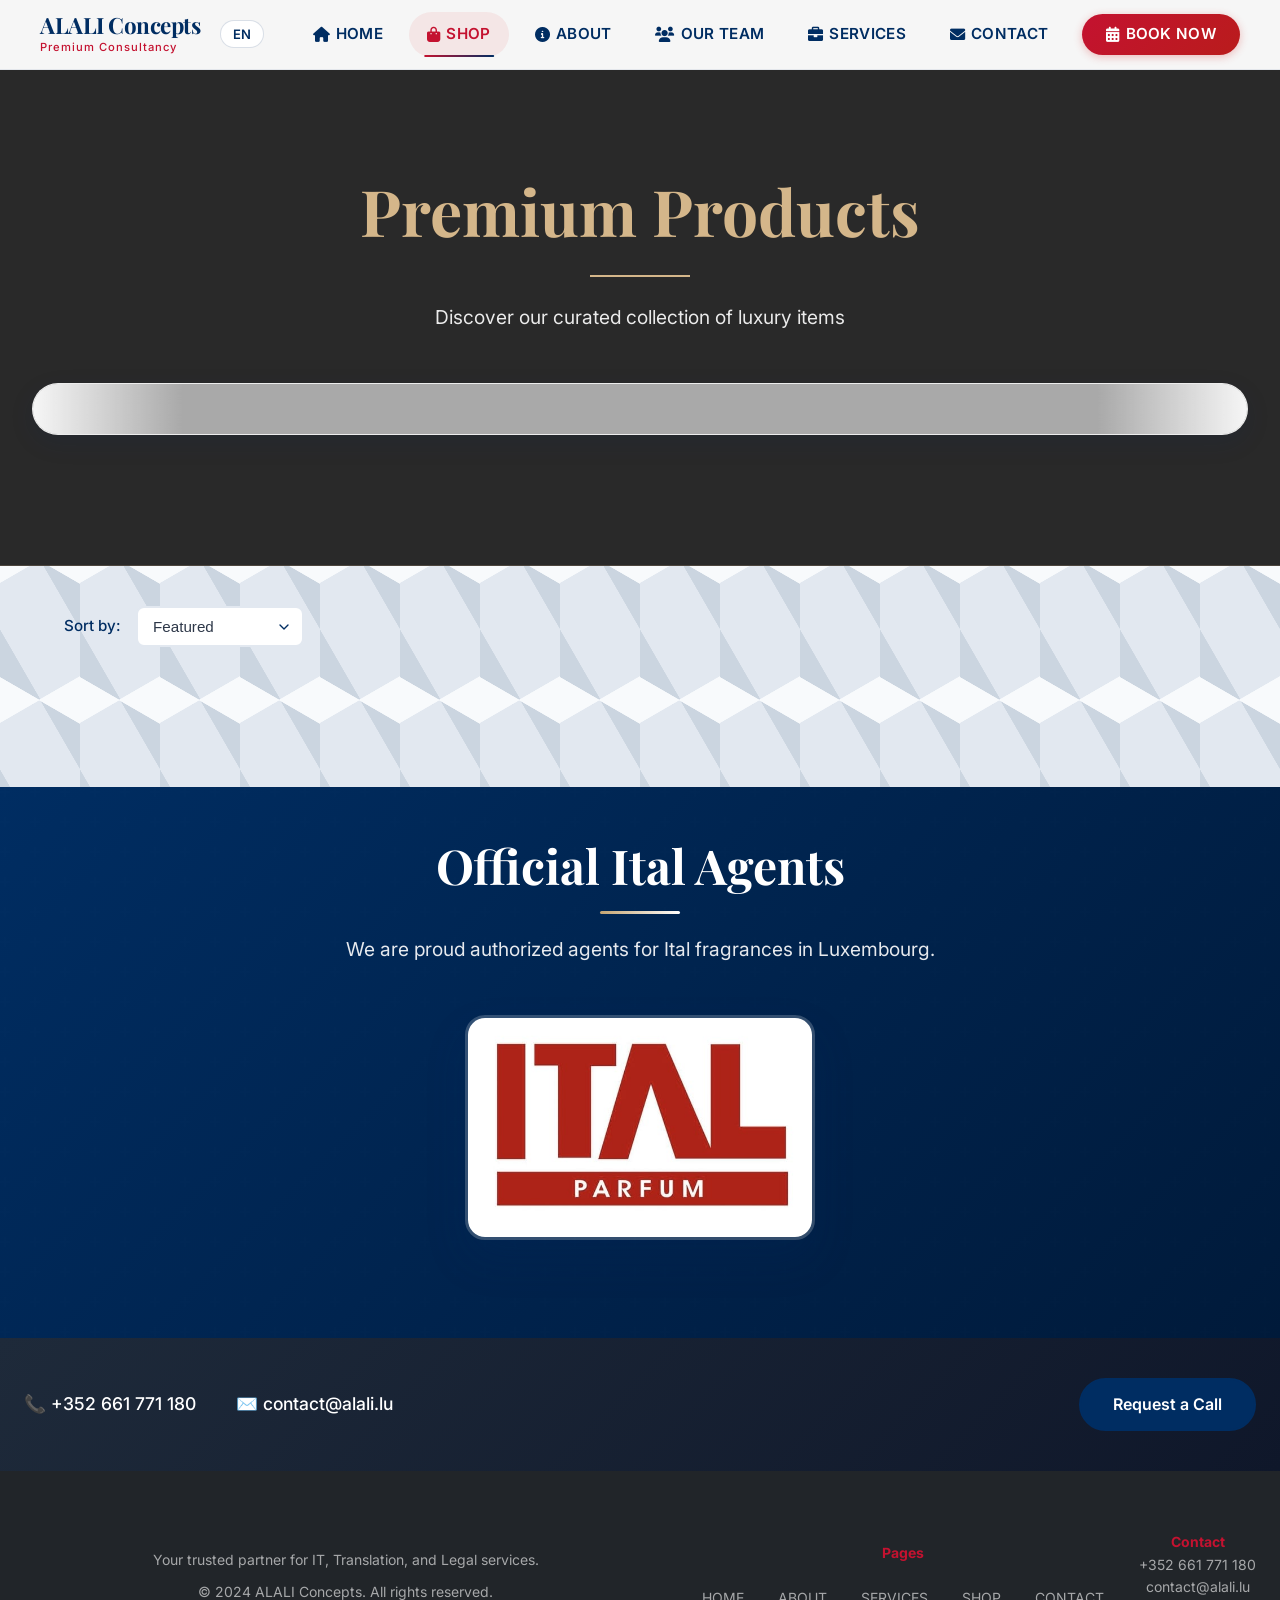
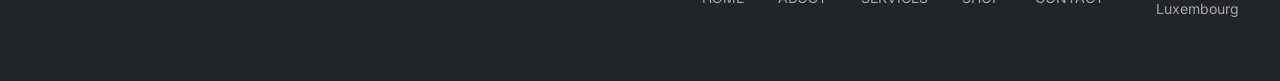
==== commit c7bf42d7: "Add files via upload" ====
--- a/Alali Websit_project/shop_page.html
+++ b/Alali Websit_project/shop_page.html
@@ -1,460 +1,131 @@
-<!DOCTYPE html>
-<html lang="en">
-<head>
-    <meta charset="UTF-8">
-    <meta name="viewport" content="width=device-width, initial-scale=1.0">
-    <title>Shop | ALALI Concepts Premium Products</title>
-    <link rel="icon" type="image/x-icon" href="images\favicon-16x16.png">
-    <link rel="stylesheet" href="https://cdnjs.cloudflare.com/ajax/libs/font-awesome/6.0.0/css/all.min.css">
-    <link rel="stylesheet" href="shop_style.css">    
-    
-    <script src="Home_script.js" defer></script>
-</head>
-
-<body class="shop-site">
-
-<div id="bg-canvas-container"></div>
-
-<header class="navbar fixed">
-    <div class="navbar-container">        
-        <a href="index.html" class="logo-group">
-            <div class="logo-text">
-                <span class="logo-main">ALALI Concepts</span>
-                <span class="logo-sub" data-key="nav_sub">Premium Consultancy</span>
-            </div>
-        </a>
-
-<div class="lang-switcher">
-    <select id="language-select">
-        <option value="en">EN</option>
-        <option value="fr">FR</option>
-        <option value="ar">AR</option>
-    </select>
-</div>
-        
-        <button class="menu-toggle" id="mobile-menu" aria-label="Toggle menu">
-            <span></span><span></span><span></span>
-        </button>
-        
-        <nav class="nav-links" id="nav-links">
-    <ul>
-        <li><a href="index.html" data-key="nav_home"><i class="fas fa-home"></i> HOME</a></li>
-        <li><a href="shop_page.html" class="active" data-key="nav_shop"><i class="fas fa-shopping-bag"></i> SHOP</a></li>
-        <li><a href="about_page.html" data-key="nav_about"><i class="fas fa-info-circle"></i> ABOUT</a></li>
-        <li><a href="team_page.html" data-key="nav_team"><i class="fas fa-users"></i> OUR TEAM</a></li>
-        <li><a href="services_page.html" data-key="nav_services"><i class="fas fa-briefcase"></i> SERVICES</a></li>
-        <li><a href="contact_page.html" data-key="nav_contact"><i class="fas fa-envelope"></i> CONTACT</a></li>
-        <li><a href="contact_page.html" class="nav-cta" data-key="nav_book"><i class="fas fa-calendar-alt"></i> BOOK NOW</a></li>
-    </ul>
-        </nav>
-    </div>
-</header>
-
-<section class="Perfume-images">
-    <div class="container text-center">
-        <div class="content">
-            <h1 data-key="shop_hero_title">Premium Products</h1>
-            <p data-key="shop_hero_sub">Discover our curated collection of luxury items</p>
-        </div>
-    </div>
-
-    <div class="ticker-shelf">
-        <div class="collection-ticker">
-            <div class="loop-images">
-                <img src="images/Ital_100ml.jpg" alt="ITAL 100ml">
-                <img src="images/Niche collection 100ml..jpg" alt="Niche Collection">
-                <img src="images/VELVET COLLECTONS.jpg" alt="Velvet Collection">
-                <img src="images/Velvety Perla Nera 80ml.jpg" alt="Perla Nera">
-                <img src="images/Velvety Diamante 80ml.jpg" alt="Diamante">
-                <img src="images/Velvety Ametista.jpg" alt="Ametista">
-                <img src="images/Velvety Rubino 80ml.jpg" alt="Rubino">
-                <img src="images/FUR BORDO 100ml.jpg" alt="Fur Bordo">
-                <img src="images/FUR BLACK.jpg" alt="Fur Black">
-                <img src="images/FUR MUSK.jpg" alt="Fur Musk">
-                <img src="images/FUR COLLECTIONS.jpg" alt="Fur Collections">
-                <img src="images/A-Si 100ml.jpg" alt="A-Si">
-                <img src="images/BLACK OPYUM 100ml.jpg" alt="Black Opium">
-                <img src="images/BOMMSHEL 100ml.jpg" alt="Bombshel">
-                <img src="images/ITAL EXTRA COLLLECTIONS M.jpg" alt="Extra M">
-                <img src="images/ITAL EXTRA COLLLECTIONS F 50ml.jpg" alt="Extra F">
-                <img src="images/ITAL MILANO 100ml.jpg" alt="Ital Milano">
-                <img src="images/ITAL BUTTERFLY 100ml.jpg" alt="Butterfly">
-                <img src="images/ITAL BACCARAT 100ml.jpg" alt="Baccarat">
-                <img src="images/Ital_100ml.jpg" alt="ITAL 100ml">
-                <img src="images/Niche collection 100ml..jpg" alt="Niche Collection">
-                <img src="images/VELVET COLLECTONS.jpg" alt="Velvet Collection">
-            </div>
-        </div>
-    </div>
-</section>
-
-<main>
-    <div class="filter-controls">
-        <label for="sortPrice">Sort by:</label>
-        <select id="sortPrice" onchange="sortProducts()">
-            <option value="default">Featured</option>
-            <option value="low-high">Price: Low to High</option>
-            <option value="high-low">Price: High to Low</option>
-        </select>
-    </div>
-
-    <div class="product-grid">
-        <div class="product-card">
-            <div class="product-img"><img src="images/Ital_100ml.jpg" alt="ITAL COLLECTIONS"></div>
-            <div class="product-tag">
-    <span data-key="tag_perfume">Perfume</span>
-    <span class="gender-tag"><i class="fas fa-venus-mars"></i> <span data-key="gender_u">Unisex</span></span>
-</div>
-            <h3>ITAL COLLECTIONS 100ml</h3>
-            <p data-key="p1_desc">The essence of refined Italian perfumery.</p>
-            <div class="price">226€</div>
-            <a href="contact_page.html" class="btn-buy" data-key="btn_contact">Contact for Details</a>
-        </div>
-
-        <div class="product-card">
-            <div class="product-img"><img src="images/Niche collection 100ml.jpg" alt="Niche collection"></div>
-            <div class="product-tag">
-    <span data-key="tag_perfume">Perfume</span>
-    <span class="gender-tag"><i class="fas fa-venus-mars"></i> <span data-key="gender_u">Unisex</span></span>
-</div>
-            <h3>Niche collection 100ml</h3>
-            <p data-key="p2_desc">Niche from ITAL - Pure individuality.</p>
-            <div class="price">226€</div>
-            <a href="contact_page.html" class="btn-buy" data-key="btn_contact">Contact for Details</a>
-        </div>
-
-        <div class="product-card">
-            <div class="product-img"><img src="images/Niche collection 100ml..jpg" alt="Niche collection"></div>
-            <div class="product-tag">
-    <span data-key="tag_perfume">Perfume</span>
-    <span class="gender-tag"><i class="fas fa-mars"></i> <span data-key="gender_m">Men</span></span>
-</div>
-            <h3>Niche collection 100ml</h3>
-            <p data-key="p3_desc">Distinct, luxurious, and timeless essence.</p>
-            <div class="price">226€</div>
-            <a href="contact_page.html" class="btn-buy" data-key="btn_contact">Contact for Details</a>
-        </div>
-
-        <div class="product-card">
-            <div class="product-img"><img src="images/VELVET COLLECTONS.jpg" alt="VELVET"></div>
-            <div class="product-tag">
-    <span data-key="tag_perfume">Perfume</span>
-    <span class="gender-tag"><i class="fas fa-venus-mars"></i> <span data-key="gender_u">Unisex</span></span>
-</div>
-            <h3>VELVET COLLECTIONS</h3>
-            <p data-key="p4_desc">Velvety elegance and luxurious charm.</p>
-            <div class="price">220€-229€</div>
-            <a href="contact_page.html" class="btn-buy" data-key="btn_contact">Contact for Details</a>
-        </div>
-
-        <div class="product-card">
-            <div class="product-img"><img src="images/Velvety Perla Nera 80ml.jpg" alt="Perla Nera"></div>
-            <div class="product-tag">
-    <span data-key="tag_perfume">Perfume</span>
-    <span class="gender-tag"><i class="fas fa-venus"></i> <span data-key="gender_f">Women</span></span>
-</div>
-            <h3>Velvety Perla Nera 80ml</h3>
-            <p data-key="p5_desc">Refined, chic fragrance in dark elegance.</p>
-            <div class="price">223€</div>
-            <a href="contact_page.html" class="btn-buy" data-key="btn_contact">Contact for Details</a>
-        </div>
-
-        <div class="product-card">
-            <div class="product-img"><img src="images/Velvety Diamante 80ml.jpg" alt="Diamante"></div>
-            <div class="product-tag">
-    <span data-key="tag_perfume">Perfume</span>
-    <span class="gender-tag"><i class="fas fa-venus"></i> <span data-key="gender_f">Women</span></span>
-</div>
-            <h3>Velvety Diamante 80ml</h3>
-            <p data-key="p6_desc">Opulent fragrance radiating sophistication.</p>
-            <div class="price">226€</div>
-            <a href="contact_page.html" class="btn-buy" data-key="btn_contact">Contact for Details</a>
-        </div>
-
-        <div class="product-card">
-            <div class="product-img"><img src="images/Velvety Ametista.jpg" alt="Ametista"></div>
-            <div class="product-tag">
-    <span data-key="tag_perfume">Perfume</span>
-    <span class="gender-tag"><i class="fas fa-venus"></i> <span data-key="gender_f">Women</span></span>
-</div>
-            <h3>Velvety Ametista</h3>
-            <p data-key="p7_desc">Luxury perfume exuding chic mystery.</p>
-            <div class="price">229€</div>
-            <a href="contact_page.html" class="btn-buy" data-key="btn_contact">Contact for Details</a>
-        </div>
-
-        <div class="product-card">
-            <div class="product-img"><img src="images/Velvety Rubino 80ml.jpg" alt="Rubino"></div>
-            <div class="product-tag">
-    <span data-key="tag_perfume">Perfume</span>
-    <span class="gender-tag"><i class="fas fa-venus"></i> <span data-key="gender_f">Women</span></span>
-</div>
-            <h3>Velvety Rubino 80ml</h3>
-            <p data-key="p8_desc">Fiery elegance and velvety allure.</p>
-            <div class="price">226€</div>
-            <a href="contact_page.html" class="btn-buy" data-key="btn_contact">Contact for Details</a>
-        </div>
-
-        <div class="product-card">
-            <div class="product-img"><img src="images/FUR BORDO 100ml.jpg" alt="FUR BORDO"></div>
-<div class="product-tag">
-    <span data-key="tag_perfume">Perfume</span>
-    <span class="gender-tag"><i class="fas fa-venus"></i> <span data-key="gender_f">Women</span></span>
-</div>
-            <h3>FUR BORDO 100ml</h3>
-            <p data-key="p9_desc">For the confident, stylish woman.</p>
-            <div class="price">220€</div>
-            <a href="contact_page.html" class="btn-buy" data-key="btn_contact">Contact for Details</a>
-        </div>
-
-        <div class="product-card">
-            <div class="product-img"><img src="images/FUR BLACK.jpg" alt="FUR BLACK"></div>
-            <div class="product-tag">
-    <span data-key="tag_perfume">Perfume</span>
-    <span class="gender-tag"><i class="fas fa-mars"></i> <span data-key="gender_m">Men</span></span>
-</div>
-            <h3>FUR BLACK</h3>
-            <p data-key="p10_desc">Intrigue, glamour, and chic sophistication.</p>
-            <div class="price">220€</div>
-            <a href="contact_page.html" class="btn-buy" data-key="btn_contact">Contact for Details</a>
-        </div>
-
-        <div class="product-card">
-            <div class="product-img"><img src="images/FUR MUSK.jpg" alt="FUR MUSK"></div>
-            <div class="product-tag">
-    <span data-key="tag_perfume">Perfume</span>
-    <span class="gender-tag"><i class="fas fa-venus-mars"></i> <span data-key="gender_u">Unisex</span></span>
-</div>
-            <h3>FUR MUSK</h3>
-            <p data-key="p11_desc">Warm, velvety, irresistible allure.</p>
-            <div class="price">220€</div>
-            <a href="contact_page.html" class="btn-buy" data-key="btn_contact">Contact for Details</a>
-        </div>
-
-        <div class="product-card">
-            <div class="product-img"><img src="images/FUR COLLECTIONS.jpg" alt="FUR COLLECTIONS"></div>
-            <div class="product-tag">
-            <span data-key="tag_perfume">Perfume</span>
-            <span class="gender-tag"><i class="fas fa-venus"></i> <span data-key="gender_f">Women</span></span>
-            </div>
-            <h3>FUR COLLECTIONS</h3>
-            <p data-key="p12_desc">Timeless elegance and refined femininity.</p>
-            <div class="price">220€</div>
-            <a href="contact_page.html" class="btn-buy" data-key="btn_contact">Contact for Details</a>
-        </div>
-
-        <div class="product-card">
-            <div class="product-img"><img src="images/A-Si 100ml.jpg" alt="A-Si"></div>
-            <div class="product-tag">
-    <span data-key="tag_perfume">Perfume</span>
-    <span class="gender-tag"><i class="fas fa-venus-mars"></i> <span data-key="gender_u">Unisex</span></span>
-</div>
-            <h3>A-Si 100ml</h3>
-            <p data-key="p13_desc">Refinement, confidence, and timeless beauty.</p>
-            <div class="price">100€</div>
-            <a href="contact_page.html" class="btn-buy" data-key="btn_contact">Contact for Details</a>
-        </div>
-
-        <div class="product-card">
-            <div class="product-img"><img src="images/GOOD GIRL 100ml.jpg" alt="GOOD GIRL"></div>
-            <div class="product-tag">
-            <span data-key="tag_perfume">Perfume</span>
-            <span class="gender-tag"><i class="fas fa-venus"></i> <span data-key="gender_f">Women</span></span>
-            </div>
-            <h3>GOOD GIRL 100ml</h3>
-            <p data-key="p14_desc">Seductive fragrance igniting confidence.</p>
-            <div class="price">100€</div>
-            <a href="contact_page.html" class="btn-buy" data-key="btn_contact">Contact for Details</a>
-        </div>
-
-        <div class="product-card">
-            <div class="product-img"><img src="images/BOMMSHEL 100ml.jpg" alt="BOMMSHEL"></div>
-            <div class="product-tag">
-            <span data-key="tag_perfume">Perfume</span>
-            <span class="gender-tag"><i class="fas fa-venus"></i> <span data-key="gender_f">Women</span></span>
-            </div>
-            <h3>BOMMSHEL 100ml</h3>
-            <p data-key="p15_desc">Playful romance—youthful and elegant.</p>
-            <div class="price">100€</div>
-            <a href="contact_page.html" class="btn-buy" data-key="btn_contact">Contact for Details</a>
-        </div>
-
-        <div class="product-card">
-            <div class="product-img"><img src="images/BLACK OPYUM 100ml.jpg" alt="BLACK OPYUM"></div>
-            <div class="product-tag">
-    <span data-key="tag_perfume">Perfume</span>
-    <span class="gender-tag"><i class="fas fa-venus"></i> <span data-key="gender_f">Women</span></span>
-</div>
-            <h3>BLACK OPYUM 100ml</h3>
-            <p data-key="p16_desc">Luxury, passion, and modern femininity.</p>
-            <div class="price">100€</div>
-            <a href="contact_page.html" class="btn-buy" data-key="btn_contact">Contact for Details</a>
-        </div>
-
-        <div class="product-card">
-            <div class="product-img"><img src="images/ITAL EXTRA COLLLECTIONS M.jpg" alt="EXTRA M"></div>
-            <div class="product-tag">
-    <span data-key="tag_perfume">Perfume</span>
-    <span class="gender-tag"><i class="fas fa-mars"></i> <span data-key="gender_m">Men</span></span>
-</div>
-            <h3>ITAL EXTRA M</h3>
-            <p data-key="p17_desc">Italian power, confidence, and class.</p>
-            <div class="price">65€</div>
-            <a href="contact_page.html" class="btn-buy" data-key="btn_contact">Contact for Details</a>
-        </div>
-
-        <div class="product-card">
-            <div class="product-img"><img src="images/ITAL EXTRA COLLLECTIONS F 50ml.jpg" alt="EXTRA F"></div>
-            <div class="product-tag">
-    <span data-key="tag_perfume">Perfume</span>
-    <span class="gender-tag"><i class="fas fa-venus"></i> <span data-key="gender_f">Women</span></span>
-</div>
-            <h3>ITAL EXTRA F 50ml</h3>
-            <p data-key="p18_desc">Inspired by Italy's beauty and grace.</p>
-            <div class="price">65€</div>
-            <a href="contact_page.html" class="btn-buy" data-key="btn_contact">Contact for Details</a>
-        </div>
-
-        <div class="product-card">
-            <div class="product-img"><img src="images/Rose.jpg" alt="Rose"></div>
-            <div class="product-tag">
-            <span data-key="tag_diffuseur">Diffuseur</span>
-            </div>
-            <h3>Rose</h3>
-            <p data-key="p19_desc">Elegant Rose scent for your space.</p>
-            <div class="price">16€</div>
-            <a href="contact_page.html" class="btn-buy" data-key="btn_contact">Contact for Details</a>
-        </div>
-
-        <div class="product-card">
-            <div class="product-img"><img src="images/ITAL MILANO 100ml.jpg" alt="ITAL MILANO"></div>
-            <div class="product-tag">
-    <span data-key="tag_perfume">Perfume</span>
-    <span class="gender-tag"><i class="fas fa-venus-mars"></i> <span data-key="gender_u">Unisex</span></span>
-</div>
-            <h3>ITAL MILANO 100ml</h3>
-            <p data-key="p20_desc">Inspired by Milan's refined sophistication.</p>
-            <div class="price">120€</div>
-            <a href="contact_page.html" class="btn-buy" data-key="btn_contact">Contact for Details</a>
-        </div>
-
-        <div class="product-card">
-            <div class="product-img"><img src="images/Bouquet.jpg" alt="Bouquet"></div>
-            <div class="product-tag">
-    <span data-key="tag_diffuseur">Diffuseur</span>
-</div>
-            <h3>Bouquet</h3>
-            <p data-key="p21_desc">A fresh, continuous floral aroma.</p>
-            <div class="price">16€</div>
-            <a href="contact_page.html" class="btn-buy" data-key="btn_contact">Contact for Details</a>
-        </div>
-
-        <div class="product-card">
-            <div class="product-img"><img src="images/pineapple.jpg" alt="Pineapple"></div>
-            <div class="product-tag">
-    <span data-key="tag_diffuseur">Diffuseur</span>
-</div>
-            <h3>Pineapple</h3>
-            <p data-key="p22_desc">Tropical freshness for any room.</p>
-            <div class="price">14€</div>
-            <a href="contact_page.html" class="btn-buy" data-key="btn_contact">Contact for Details</a>
-        </div>
-
-        <div class="product-card">
-            <div class="product-img"><img src="images/ITAL BUTTERFLY 100ml.jpg" alt="BUTTERFLY"></div>
-            <div class="product-tag">
-    <span data-key="tag_perfume">Perfume</span>
-    <span class="gender-tag"><i class="fas fa-venus"></i> <span data-key="gender_f">Women</span></span>
-</div>
-            <h3>ITAL BUTTERFLY 100ml</h3>
-            <p data-key="p23_desc">Soft, enchanting and flutters with elegance.</p>
-            <div class="price">120€</div>
-            <a href="contact_page.html" class="btn-buy" data-key="btn_contact">Contact for Details</a>
-        </div>
-
-        <div class="product-card">
-            <div class="product-img"><img src="images/LAVENDER.jpg" alt="LAVENDER"></div>
-            <div class="product-tag">
-    <span data-key="tag_diffuseur">Diffuseur</span>
-</div>
-            <h3>LAVENDER</h3>
-            <p data-key="p24_desc">Calming sanctuary of style and comfort.</p>
-            <div class="price">14€</div>
-            <a href="contact_page.html" class="btn-buy" data-key="btn_contact">Contact for Details</a>
-        </div>
-
-        <div class="product-card">
-            <div class="product-img"><img src="images/Diffuseur Parfum.jpg" alt="Diffuseur"></div>
-            <div class="product-tag">
-    <span data-key="tag_diffuseur">Diffuseur</span>
-</div>
-            <h3>Diffuseur Parfum</h3>
-            <p data-key="p25_desc">Luxurious, velvety fragrance collection.</p>
-            <div class="price">30€</div>
-            <a href="contact_page.html" class="btn-buy" data-key="btn_contact">Contact for Details</a>
-        </div>
-
-        <div class="product-card">
-            <div class="product-img"><img src="images/ITAL BACCARAT 100ml.jpg" alt="BACCARAT"></div>
-            <div class="product-tag">
-    <span data-key="tag_perfume">Perfume</span>
-    <span class="gender-tag"><i class="fas fa-venus-mars"></i> <span data-key="gender_u">Unisex</span></span>
-</div>
-            <h3>ITAL BACCARAT 100ml</h3>
-            <p data-key="p26_desc">Blending warmth, mystery, and modern allure.</p>
-            <div class="price">120€</div>
-            <a href="contact_page.html" class="btn-buy" data-key="btn_contact">Contact for Details</a>
-        </div>
-    </div>
-</main>
-
-<section class="agent-info">
-    <div class="container text-center">
-        <h2 data-key="agent_title">Official Ital Agents</h2>
-        <p data-key="agent_desc">We are proud authorized agents for Ital fragrances in Luxembourg.</p>
-        <div class="ital-box">
-            <img src="images/ital.jpg" class="ital-logo" alt="Ital Logo">
-        </div>
-    </div>
-</section>
-
-
-<section class="contact-action-strip pro-contact">
-    <div class="container strip-flex-pro">
-        <div class="contact-info">
-            <span>📞 +352 661 771 180</span>
-            <span>✉️ contact@alali.lu</span>
-        </div>
-        <div class="contact-btn">
-            <a href="contact_page.html" class="btn-outline-navy" data-key="req_call">Request a Call</a>
-        </div>
-    </div>
-</section>
-
-    <footer class="pro-footer">
-        <div class="container footer-container">
-            <div style="flex: 2;">
-                <p data-key="footer_p1">Your trusted partner for IT solutions, professional translation services, and legal consultation in Luxembourg.</p>
-                <p style="margin-top: 10px;">© 2024 ALALI Concepts. All rights reserved.</p>
-            </div>
-            <div class="footer-links">
-                <h4 data-key="footer_pages" style="color: var(--red);">Pages</h4><br>
-                <a href="index.html" data-key="nav_home">Home</a>
-                <a href="about_page.html" data-key="nav_about">About</a>
-                <a href="services_page.html" data-key="nav_services">Services</a>
-                <a href="shop_page.html" data-key="nav_shop">Shop</a>
-                <a href="contact_page.html" data-key="nav_contact">Contact</a>
-            </div>
-            <div class="footer-contact">
-                <h4 data-key="footer_contact" style="color: var(--red);">Contact</h4>
-                <p>+352 661 771 180</p>
-                <p>contact@alali.lu</p>
-                <p>Luxembourg</p>
-            </div>
-        </div>
-    </footer>
-
-
-
-</body>
-</html>+<!DOCTYPE html>
+<html lang="en">
+<head>
+    <meta charset="UTF-8">
+    <meta name="viewport" content="width=device-width, initial-scale=1.0">
+    <title>Shop | ALALI Concepts Premium Products</title>
+    <link rel="icon" type="image/x-icon" href="images\favicon-16x16.png">
+    <link rel="stylesheet" href="https://cdnjs.cloudflare.com/ajax/libs/font-awesome/6.0.0/css/all.min.css">
+    <link rel="stylesheet" href="shop_style.css">    
+    
+    <script src="Home_script.js" defer></script>
+</head>
+
+<body class="shop-site">
+
+<div id="bg-canvas-container"></div>
+
+<header class="navbar fixed">
+    <div class="navbar-container">        
+        <a href="index.html" class="logo-group">
+            <div class="logo-text">
+                <span class="logo-main">ALALI Concepts</span>
+                <span class="logo-sub" data-key="nav_sub">Premium Consultancy</span>
+            </div>
+        </a>
+
+<div class="lang-switcher">
+    <select id="language-select">
+        <option value="en">EN</option>
+        <option value="fr">FR</option>
+        <option value="ar">AR</option>
+    </select>
+</div>
+        
+        <button class="menu-toggle" id="mobile-menu" aria-label="Toggle menu">
+            <span></span><span></span><span></span>
+        </button>
+        
+        <nav class="nav-links" id="nav-links">
+    <ul>
+        <li><a href="index.html" data-key="nav_home"><i class="fas fa-home"></i> HOME</a></li>
+        <li><a href="shop_page.html" class="active" data-key="nav_shop"><i class="fas fa-shopping-bag"></i> SHOP</a></li>
+        <li><a href="about_page.html" data-key="nav_about"><i class="fas fa-info-circle"></i> ABOUT</a></li>
+        <li><a href="team_page.html" data-key="nav_team"><i class="fas fa-users"></i> OUR TEAM</a></li>
+        <li><a href="services_page.html" data-key="nav_services"><i class="fas fa-briefcase"></i> SERVICES</a></li>
+        <li><a href="contact_page.html" data-key="nav_contact"><i class="fas fa-envelope"></i> CONTACT</a></li>
+        <li><a href="contact_page.html" class="nav-cta" data-key="nav_book"><i class="fas fa-calendar-alt"></i> BOOK NOW</a></li>
+    </ul>
+        </nav>
+    </div>
+</header>
+
+<section class="Perfume-images">
+    <div class="container text-center">
+        <div class="content">
+            <h1 data-key="shop_hero_title">Premium Products</h1>
+            <p data-key="shop_hero_sub">Discover our curated collection of luxury items</p>
+        </div>
+    </div>
+
+    <div class="ticker-shelf">
+        <div class="collection-ticker">
+            <div class="loop-images">
+                <!-- Images loaded dynamically from Supabase -->
+            </div>
+        </div>
+    </div>
+</section>
+
+<main>
+    <div class="filter-controls">
+        <label for="sortPrice">Sort by:</label>
+        <select id="sortPrice" onchange="sortProducts()">
+            <option value="default">Featured</option>
+            <option value="low-high">Price: Low to High</option>
+            <option value="high-low">Price: High to Low</option>
+        </select>
+    </div>
+
+    <div class="product-grid">
+        <!-- Products loaded dynamically from Supabase -->
+    </div>
+</main>
+
+<section class="agent-info">
+    <div class="container text-center">
+        <h2 data-key="agent_title">Official Ital Agents</h2>
+        <p data-key="agent_desc">We are proud authorized agents for Ital fragrances in Luxembourg.</p>
+        <div class="ital-box">
+            <img src="images/ital.jpg" class="ital-logo" alt="Ital Logo">
+        </div>
+    </div>
+</section>
+
+<section class="contact-action-strip pro-contact">
+    <div class="container strip-flex-pro">
+        <div class="contact-info">
+            <span>📞 +352 661 771 180</span>
+            <span>✉️ contact@alali.lu</span>
+        </div>
+        <div class="contact-btn">
+            <a href="contact_page.html" class="btn-outline-navy" data-key="req_call">Request a Call</a>
+        </div>
+    </div>
+</section>
+
+    <footer class="pro-footer">
+        <div class="container footer-container">
+            <div style="flex: 2;">
+                <p data-key="footer_p1">Your trusted partner for IT solutions, professional translation services, and legal consultation in Luxembourg.</p>
+                <p style="margin-top: 10px;">© 2024 ALALI Concepts. All rights reserved.</p>
+            </div>
+            <div class="footer-links">
+                <h4 data-key="footer_pages" style="color: var(--red);">Pages</h4><br>
+                <a href="index.html" data-key="nav_home">Home</a>
+                <a href="about_page.html" data-key="nav_about">About</a>
+                <a href="services_page.html" data-key="nav_services">Services</a>
+                <a href="shop_page.html" data-key="nav_shop">Shop</a>
+                <a href="contact_page.html" data-key="nav_contact">Contact</a>
+            </div>
+            <div class="footer-contact">
+                <h4 data-key="footer_contact" style="color: var(--red);">Contact</h4>
+                <p>+352 661 771 180</p>
+                <p>contact@alali.lu</p>
+                <p>Luxembourg</p>
+            </div>
+        </div>
+    </footer>
+
+</body>
+</html>
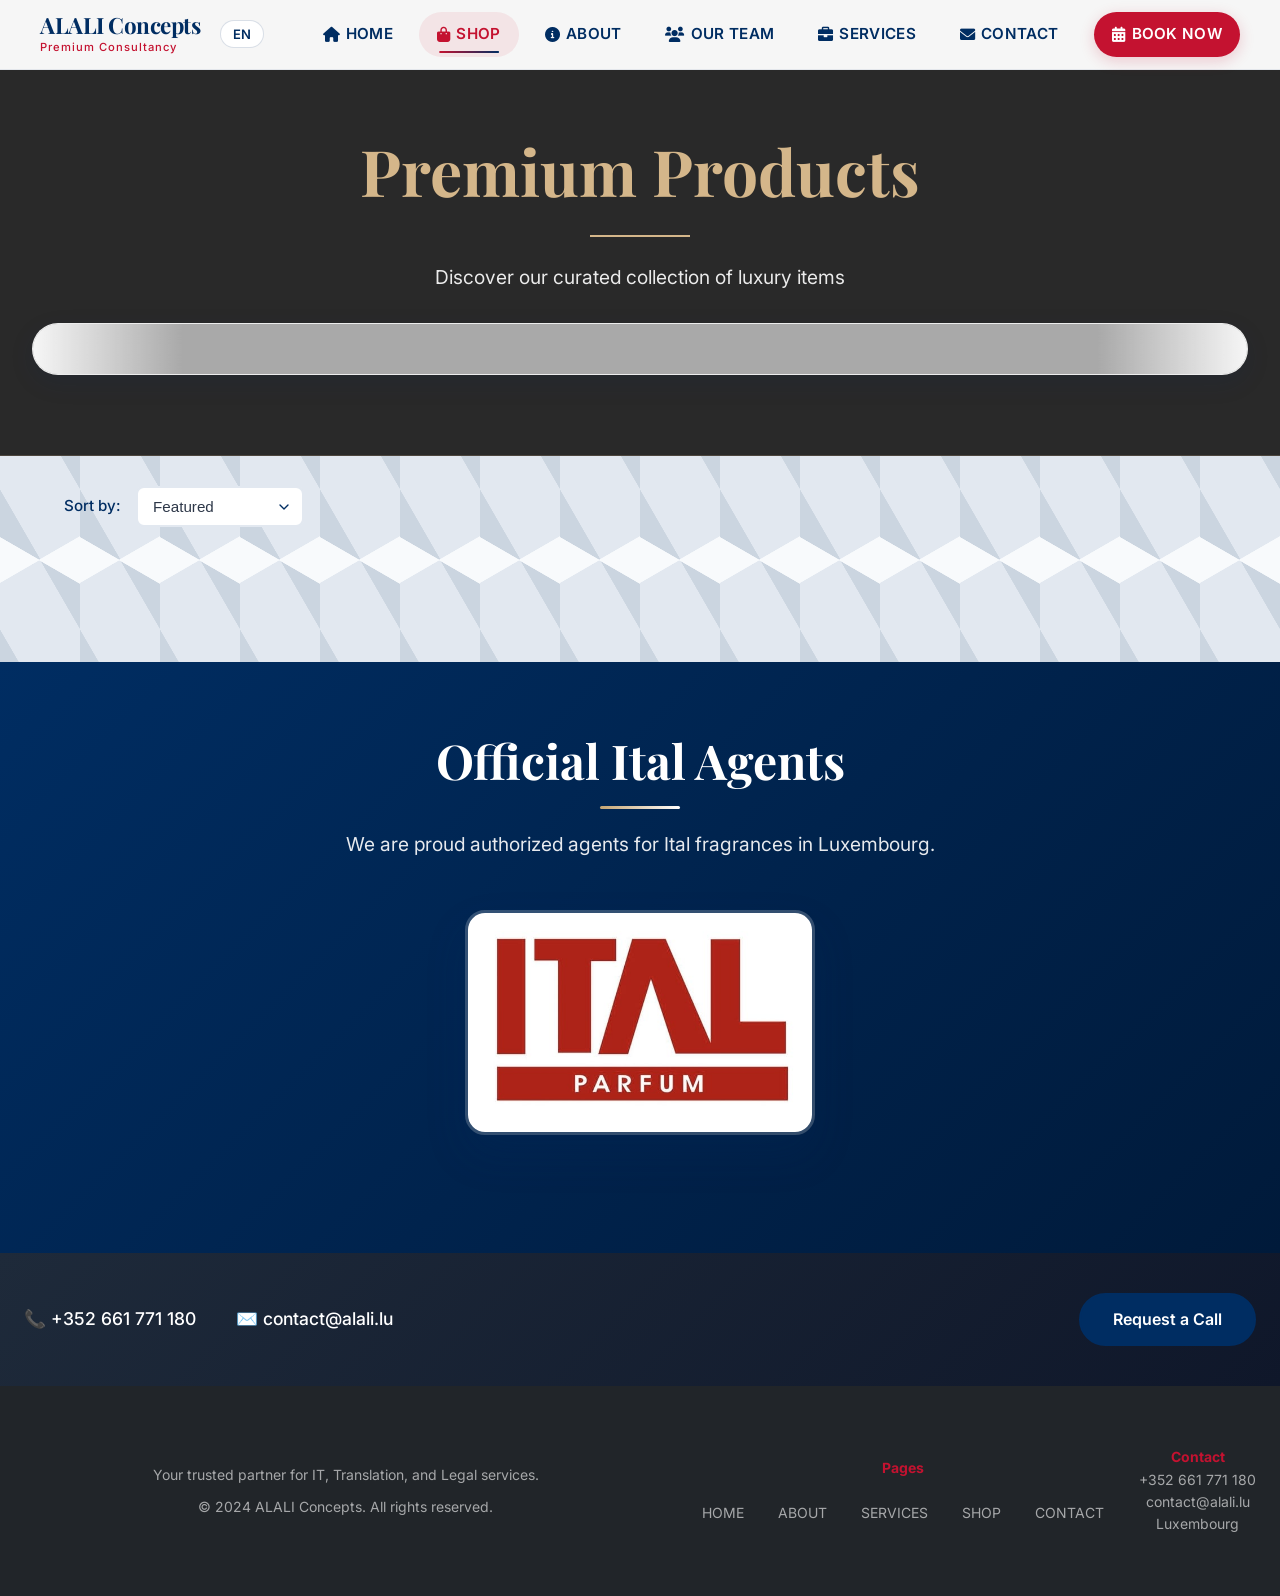
==== commit ef90cb61: "Add files via upload" ====
--- a/Alali Websit_project/shop_page.html
+++ b/Alali Websit_project/shop_page.html
@@ -4,10 +4,21 @@
     <meta charset="UTF-8">
     <meta name="viewport" content="width=device-width, initial-scale=1.0">
     <title>Shop | ALALI Concepts Premium Products</title>
-    <link rel="icon" type="image/x-icon" href="images\favicon-16x16.png">
-    <link rel="stylesheet" href="https://cdnjs.cloudflare.com/ajax/libs/font-awesome/6.0.0/css/all.min.css">
-    <link rel="stylesheet" href="shop_style.css">    
-    
+
+    <meta name="description" content="Premium luxury perfumes and products by ALALI Concepts in Luxembourg.">
+
+    <link rel="icon" type="image/x-icon" href="images/favicon-16x16.png">
+
+    <!-- Fonts -->
+    <link href="https://fonts.googleapis.com/css2?family=Inter:wght@300;400;500;600;700&family=Playfair+Display:wght@400;500;600;700&display=swap" rel="stylesheet">
+
+    <!-- Icons -->
+    <link href="https://cdnjs.cloudflare.com/ajax/libs/font-awesome/6.0.0/css/all.min.css" rel="stylesheet">
+
+    <!-- Styles -->
+    <link rel="stylesheet" href="shop_style.css">
+
+    <!-- Scripts -->
     <script src="Home_script.js" defer></script>
 </head>
 
@@ -58,18 +69,18 @@
         </div>
     </div>
 
-    <div class="ticker-shelf">
-        <div class="collection-ticker">
-            <div class="loop-images">
-                <!-- Images loaded dynamically from Supabase -->
-            </div>
+<div class="ticker-shelf">
+    <div class="collection-ticker">
+        <div class="loop-images">
+            <!-- Images loaded dynamically from Supabase -->
         </div>
     </div>
+</div>
 </section>
 
 <main>
     <div class="filter-controls">
-        <label for="sortPrice">Sort by:</label>
+        <label for="sortPrice" data-key="sort_label">Sort by:</label>
         <select id="sortPrice" onchange="sortProducts()">
             <option value="default">Featured</option>
             <option value="low-high">Price: Low to High</option>
@@ -87,7 +98,7 @@
         <h2 data-key="agent_title">Official Ital Agents</h2>
         <p data-key="agent_desc">We are proud authorized agents for Ital fragrances in Luxembourg.</p>
         <div class="ital-box">
-            <img src="images/ital.jpg" class="ital-logo" alt="Ital Logo">
+        <img src="images/ital.jpg" class="ital-logo" alt="Ital Logo">
         </div>
     </div>
 </section>
@@ -110,6 +121,7 @@
                 <p data-key="footer_p1">Your trusted partner for IT solutions, professional translation services, and legal consultation in Luxembourg.</p>
                 <p style="margin-top: 10px;">© 2024 ALALI Concepts. All rights reserved.</p>
             </div>
+            
             <div class="footer-links">
                 <h4 data-key="footer_pages" style="color: var(--red);">Pages</h4><br>
                 <a href="index.html" data-key="nav_home">Home</a>
@@ -118,6 +130,7 @@
                 <a href="shop_page.html" data-key="nav_shop">Shop</a>
                 <a href="contact_page.html" data-key="nav_contact">Contact</a>
             </div>
+
             <div class="footer-contact">
                 <h4 data-key="footer_contact" style="color: var(--red);">Contact</h4>
                 <p>+352 661 771 180</p>
@@ -127,5 +140,12 @@
         </div>
     </footer>
 
+    <div class="card-overlay" id="cardOverlay">
+    <div class="card-overlay-inner">
+        <button class="card-overlay-close" onclick="closeCardModal()">✕</button>
+        <div id="cardOverlayContent"></div>
+    </div>
+</div>
+
 </body>
 </html>
--- a/Alali Websit_project/shop_style.css
+++ b/Alali Websit_project/shop_style.css
@@ -1,15 +1,5 @@
-/* ============================================================
-   SHOP PAGE STYLES - WITH BEAUTIFUL NAVBAR
-   ============================================================ */
-/* ============================================================
-   @import MUST be first — before any other rules
-   ============================================================ */
-@import url('https://fonts.googleapis.com/css2?family=Inter:wght@300;400;500;600;700&family=Playfair+Display:wght@400;500;600;700&display=swap');
-
-@import url('https://cdnjs.cloudflare.com/ajax/libs/font-awesome/6.0.0/css/all.min.css');
-
-
-/* --- 1. CORE SETUP & BACKGROUND --- */
+
+/* --- 1. CORE SETUP --- */
 :root {
     --navy: #002d62;
     --navy-dark: #001a3a;
@@ -31,15 +21,12 @@
     --transition-slow: all 0.6s cubic-bezier(0.165, 0.84, 0.44, 1);
 }
 
-@import url('https://fonts.googleapis.com/css2?family=Inter:wght@300;400;500;600;700&family=Playfair+Display:wght@400;500;600;700;800&display=swap');
-
 * {
     margin: 0;
     padding: 0;
     box-sizing: border-box;
 }
 
-/* --- BODY STYLES --- */
 body.shop-site {
     font-family: 'Inter', sans-serif;
     margin: 0;
@@ -64,7 +51,7 @@
     padding: 0 24px;
 }
 
-/* --- 2. BEAUTIFUL NAVBAR (UPDATED) --- */
+/* --- 2. NAVBAR --- */
 .navbar {
     position: fixed;
     top: 0;
@@ -79,7 +66,6 @@
     border-bottom: 1px solid rgba(0, 45, 98, 0.08);
 }
 
-/* Animated gradient border at bottom */
 .navbar::after {
     content: '';
     position: absolute;
@@ -103,7 +89,6 @@
     transform: scaleX(1);
 }
 
-/* Scrolled state */
 .navbar.scrolled {
     background: rgba(255, 255, 255, 0.98);
     backdrop-filter: blur(12px);
@@ -125,30 +110,25 @@
     padding: 8px 40px;
 }
 
-/* Logo Group with Animation */
 .logo-group {
     display: flex;
     align-items: center;
-    gap: 12px;
     text-decoration: none;
-    position: relative;
-    cursor: pointer;
-    flex-shrink: 0;
+    z-index: 1001; 
+    flex-shrink: 0; 
+}
+
+.logo-group:hover .nav-logo {
+    transform: scale(1.05) rotate(-1deg);
+    filter: drop-shadow(0 4px 8px rgba(211,47,47,0.15));
 }
 
 .nav-logo {
     height: 70px;
     width: auto;
     transition: all 0.3s cubic-bezier(0.34, 1.2, 0.64, 1);
-    filter: drop-shadow(0 2px 4px rgba(0,0,0,0.05));
-}
-
-.logo-group:hover .nav-logo {
-    transform: scale(1.05) rotate(-1deg);
-    filter: drop-shadow(0 4px 8px rgba(211,47,47,0.15));
-}
-
-/* Logo Text */
+}
+
 .logo-text {
     display: flex;
     flex-direction: column;
@@ -170,11 +150,12 @@
     font-weight: 500;
 }
 
-/* Navigation Links */
+/*-- Navigation Container --*/
 .nav-links {
     flex: 1;
     display: flex;
     justify-content: flex-end;
+    align-items: center;
 }
 
 .nav-links ul {
@@ -190,9 +171,10 @@
     position: relative;
 }
 
+/*-- Base Link Styling --*/
 .nav-links a {
     text-decoration: none;
-    color: var(--navy);
+    color: var(--navy, #002D62);
     font-weight: 600;
     font-size: 0.95rem;
     padding: 10px 18px;
@@ -204,78 +186,90 @@
     gap: 6px;
     letter-spacing: 0.3px;
     white-space: nowrap;
-}
-
-/* Underline Hover Effect */
+    text-align: center;
+}
+
+/*-- Underline Hover & Active Effect --*/
 .nav-links a::before {
     content: '';
     position: absolute;
-    bottom: 0;
+    bottom: 4px; 
     left: 50%;
     width: 0;
     height: 2px;
-    background: linear-gradient(90deg, var(--red), var(--navy));
+    background: linear-gradient(90deg, var(--red, #C41230), var(--navy, #002D62));
     transition: all 0.3s ease;
     transform: translateX(-50%);
     border-radius: 2px;
 }
 
+/*-- Hover State --*/
+.nav-links a:hover {
+    color: var(--red, #C41230);
+    background: rgba(196, 18, 48, 0.05); 
+    transform: translateY(-2px);
+}
+
 .nav-links a:hover::before {
-    width: 70%;
-}
-
-.nav-links a:hover {
-    color: var(--red);
-    background: rgba(211, 47, 47, 0.05);
-    transform: translateY(-2px);
-}
-
-/* Active Page Indicator */
+    width: 60%; 
+}
+
+/*-- Active Page Indicator --*/
 .nav-links a.active {
-    color: var(--red);
-    background: rgba(211, 47, 47, 0.08);
+    color: var(--red, #C41230);
+    background: rgba(196, 18, 48, 0.08); 
 }
 
 .nav-links a.active::before {
-    width: 70%;
-}
-
-/* Icon styling */
+    width: 60%; 
+}
+
+/*-- Icon Styling --*/
 .nav-links a i {
     font-size: 0.95rem;
     transition: transform 0.2s ease;
 }
 
 .nav-links a:hover i {
-    transform: translateX(-2px);
-}
-
-/* CTA Button in Navbar */
-.nav-cta {
-    background: linear-gradient(135deg, var(--red), #b91c1c);
-    color: white !important;
-    padding: 8px 24px !important;
-    border-radius: 40px !important;
-    margin-left: 8px;
-    box-shadow: 0 2px 8px rgba(211,47,47,0.3);
-}
-
-.nav-cta::before {
-    display: none;
-}
-
-.nav-cta:hover {
-    background: linear-gradient(135deg, #b91c1c, var(--red));
-    transform: translateY(-2px) !important;
-    box-shadow: 0 4px 15px rgba(211,47,47,0.4);
-    color: white !important;
-}
-
-.nav-cta i {
+    transform: scale(1.1); 
+}
+
+/*-- (Book Now) --*/
+.nav-links a.nav-cta {
+    background: var(--red, #C41230);
     color: white;
-}
-
-/* Mobile Menu Toggle Button */
+    margin-left: 10px;
+    box-shadow: 0 4px 15px rgba(196, 18, 48, 0.2);
+}
+
+.nav-links a.nav-cta:hover {
+    background: var(--white);
+    color: var(--red) !important;
+    transform: translateY(-2px);
+}
+
+.nav-links a.nav-cta:hover i {
+    color: var(--red) !important;
+}
+
+.nav-links a.nav-cta::before {
+    display: none; 
+}
+
+.nav-cta::before { 
+    display: none; 
+}
+
+.nav-cta:hover { 
+    background: linear-gradient(135deg, #b91c1c, var(--red)); 
+    transform: translateY(-2px) !important; 
+    color: white !important; 
+}
+
+.nav-cta i { 
+    color: white; 
+}
+
 .menu-toggle {
     display: none;
     flex-direction: column;
@@ -289,31 +283,38 @@
     padding: 0;
 }
 
-.menu-toggle span {
-    width: 100%;
-    height: 2px;
-    background: var(--navy);
-    transition: all 0.3s ease;
-    border-radius: 2px;
-}
-
-.menu-toggle.active span:nth-child(1) {
-    transform: translateY(9px) rotate(45deg);
-    background: var(--red);
-}
-
-.menu-toggle.active span:nth-child(2) {
-    opacity: 0;
-}
-
-.menu-toggle.active span:nth-child(3) {
-    transform: translateY(-9px) rotate(-45deg);
-    background: var(--red);
-}
-
-/* --- 3. HERO SECTION WITH PARALLAX --- */
+.menu-toggle span { width: 100%; height: 2px; background: var(--navy); transition: all 0.3s ease; border-radius: 2px; }
+.menu-toggle.active span:nth-child(1) { transform: translateY(9px) rotate(45deg); background: var(--red); }
+.menu-toggle.active span:nth-child(2) { opacity: 0; }
+.menu-toggle.active span:nth-child(3) { transform: translateY(-9px) rotate(-45deg); background: var(--red); }
+
+/* --- Language Switcher --- */
+.lang-switcher {
+    display: flex;
+    align-items: center;
+    margin: 0 20px;
+    z-index: 1001;
+}
+
+#language-select {
+    background: var(--white);
+    color: var(--navy);
+    border: 1px solid rgba(0, 45, 98, 0.15);
+    padding: 5px 12px;
+    border-radius: 20px;
+    cursor: pointer;
+    font-family: inherit;
+    font-size: 13px;
+    font-weight: 600;
+    outline: none;
+    appearance: none;
+    -webkit-appearance: none;
+    text-align: center;
+}
+
+/* --- 3. HERO SECTION --- */
 .Perfume-images {
-    padding: 160px 0 80px;
+    padding: 120px 0 50px;
     text-align: center;
     background-color: #292929 !important;
     position: relative;
@@ -349,24 +350,22 @@
     opacity: 0.9;
 }
 
-/* --- 4. INFINITE TICKER WITH SEAMLESS LOOP --- */
+/* --- 4. TICKER --- */
 .ticker-shelf {
     width: 95%;
     max-width: 1300px;
-    margin: 50px auto;
+    margin: 30px auto;
     overflow: hidden;
     padding: 25px 0;
     background: rgba(255, 255, 255, 0.6);
     backdrop-filter: blur(10px);
-    -webkit-backdrop-filter: blur(10px);
     border: 1px solid rgba(255, 255, 255, 0.8);
     border-radius: 30px;
     box-shadow: var(--shadow-md);
     position: relative;
 }
 
-.ticker-shelf::before,
-.ticker-shelf::after {
+.ticker-shelf::before, .ticker-shelf::after {
     content: '';
     position: absolute;
     top: 0;
@@ -376,20 +375,10 @@
     pointer-events: none;
 }
 
-.ticker-shelf::before {
-    left: 0;
-    background: linear-gradient(90deg, rgba(255,255,255,0.9), transparent);
-}
-
-.ticker-shelf::after {
-    right: 0;
-    background: linear-gradient(-90deg, rgba(255,255,255,0.9), transparent);
-}
-
-.collection-ticker {
-    overflow: hidden;
-    width: 100%;
-}
+.ticker-shelf::before { left: 0; background: linear-gradient(90deg, rgba(255,255,255,0.9), transparent); }
+.ticker-shelf::after { right: 0; background: linear-gradient(-90deg, rgba(255,255,255,0.9), transparent); }
+
+.collection-ticker { overflow: hidden; width: 100%; }
 
 .loop-images {
     display: flex;
@@ -397,9 +386,7 @@
     animation: scrollSeamless 60s linear infinite;
 }
 
-.loop-images:hover {
-    animation-play-state: paused;
-}
+.loop-images:hover { animation-play-state: paused; }
 
 .loop-images img {
     height: 120px;
@@ -412,36 +399,25 @@
     flex-shrink: 0;
 }
 
-.loop-images img:hover {
-    transform: scale(1.08);
-    box-shadow: var(--shadow-lg);
-}
+.loop-images img:hover { transform: scale(1.08); box-shadow: var(--shadow-lg); }
 
 @keyframes scrollSeamless {
-    0% {
-        transform: translateX(0);
-    }
-    100% {
-        transform: translateX(-50%);
-    }
+    0% { transform: translateX(0); }
+    100% { transform: translateX(-50%); }
 }
 
 /* --- 5. FILTER CONTROLS --- */
 .filter-controls {
     max-width: 1200px;
-    margin: 40px auto 20px;
+    margin: 30px auto 15px;
     padding: 0 24px;
     display: flex;
-    justify-content: flex-end;
+    justify-content: flex-start;
     align-items: center;
     gap: 15px;
 }
 
-.filter-controls label {
-    font-weight: 500;
-    color: var(--navy);
-    font-size: 0.95rem;
-}
+.filter-controls label { font-weight: 500; color: var(--navy); font-size: 0.95rem; }
 
 .filter-controls select {
     padding: 10px 25px 10px 15px;
@@ -451,29 +427,15 @@
     color: var(--dark-gray);
     background: var(--white);
     cursor: pointer;
-    transition: var(--transition);
     appearance: none;
     background-image: url("data:image/svg+xml,%3Csvg xmlns='http://www.w3.org/2000/svg' width='16' height='16' viewBox='0 0 24 24' fill='none' stroke='%23002d62' stroke-width='2' stroke-linecap='round' stroke-linejoin='round'%3E%3Cpolyline points='6 9 12 15 18 9'%3E%3C/polyline%3E%3C/svg%3E");
     background-repeat: no-repeat;
     background-position: right 10px center;
 }
 
-.filter-controls select:hover {
-    border-color: var(--navy);
-    box-shadow: var(--shadow-sm);
-}
-
-.filter-controls select:focus {
-    outline: none;
-    border-color: var(--red);
-    box-shadow: 0 0 0 3px rgba(196, 18, 48, 0.1);
-}
-
-.filter-controls {
-    justify-content: left;
-}
-
-/* --- 6. PRODUCT GRID & CARDS --- */
+.filter-controls select:focus { outline: none; border-color: var(--red); }
+
+/* --- 6. PRODUCT GRID --- */
 .product-grid {
     display: grid;
     grid-template-columns: repeat(auto-fill, minmax(300px, 1fr));
@@ -500,7 +462,6 @@
     justify-content: flex-start;
 }
 
-/* Stagger animation for cards */
 .product-card:nth-child(1) { animation-delay: 0.1s; }
 .product-card:nth-child(2) { animation-delay: 0.2s; }
 .product-card:nth-child(3) { animation-delay: 0.3s; }
@@ -513,22 +474,14 @@
 .product-card:nth-child(10) { animation-delay: 1s; }
 
 @keyframes cardFadeIn {
-    from {
-        opacity: 0;
-        transform: translateY(30px);
-    }
-    to {
-        opacity: 1;
-        transform: translateY(0);
-    }
+    from { opacity: 0; transform: translateY(30px); }
+    to { opacity: 1; transform: translateY(0); }
 }
 
 .product-card::before {
     content: '';
     position: absolute;
-    top: 0;
-    left: 0;
-    right: 0;
+    top: 0; left: 0; right: 0;
     height: 4px;
     background: linear-gradient(90deg, var(--navy), var(--red), var(--gold));
     transform: scaleX(0);
@@ -536,31 +489,12 @@
     transform-origin: left;
 }
 
-.product-card:hover::before {
-    transform: scaleX(1);
-}
-
-.product-card::after {
-    content: '';
-    position: absolute;
-    top: -50%;
-    right: -50%;
-    width: 200%;
-    height: 200%;
-    background: radial-gradient(circle, rgba(197,165,114,0.1) 0%, transparent 70%);
-    opacity: 0;
-    transition: opacity 0.6s ease;
-    pointer-events: none;
-}
-
-.product-card:hover::after {
-    opacity: 1;
-}
-
-.product-card:hover {
-    transform: translateY(-15px) scale(1.02);
-    box-shadow: var(--shadow-hover);
-}
+.product-card:hover::before { 
+    transform: scaleX(1); 
+}
+.product-card:hover { 
+    transform: translateY(-15px) scale(1.02); 
+    box-shadow: var(--shadow-hover); }
 
 .product-img {
     position: relative;
@@ -580,15 +514,9 @@
     max-height: 250px;
     object-fit: contain;
     transition: var(--transition-slow);
-    transform: scale(1);
-}
-
-.product-card:hover .product-img img {
-    transform: scale(1.1);
-}
-
-
-/*--- gender bar box ---*/
+}
+
+.product-card:hover .product-img img { transform: scale(1.1); }
 
 .product-tag {
     display: flex;
@@ -596,25 +524,31 @@
     justify-content: center;
     margin-left: auto;
     margin-right: auto;
-    width: fit-content; 
-    padding: 4px 12px;     
-    font-size: 0.65rem;    
+    gap: 10px;
+    padding: 6px 16px;
     background: linear-gradient(135deg, var(--navy), var(--navy-dark));
     color: var(--white);
     border-radius: 30px;
+    font-size: 0.75rem;
     font-weight: 600;
+    margin-bottom: 15px;
+    box-shadow: 0 4px 10px rgba(0, 45, 98, 0.2);
+    text-transform: uppercase;
     letter-spacing: 1px;
+}
+
+.gender-tag {
+    display: inline-flex;
+    align-items: center;
+    justify-content: center;
+    gap: 6px;
+    padding: 0 10px;
+    border-left: 1px solid rgba(255, 255, 255, 0.3);
     text-transform: uppercase;
-    margin-bottom: 15px;
-    transition: var(--transition);
-}
-
-.product-card:hover .product-tag {
-    transform: translateY(-3px);
-    box-shadow: 0 5px 15px rgba(0,45,98,0.3);
-}
-
-/*--perfume names--*/
+    letter-spacing: 0.5px;
+}
+
+.gender-tag i { color: var(--gold-light); font-size: 0.85rem; }
 
 .product-card h3 {
     font-family: 'Playfair Display', serif;
@@ -624,13 +558,7 @@
     line-height: 1.4;
 }
 
-.product-card p {
-    font-size: 1rem;
-    color: var(--dark-gray);
-    margin-bottom: 20px;
-    line-height: 1.6;
-    opacity: 0.8;
-}
+.product-card p { font-size: 1rem; color: var(--dark-gray); margin-bottom: 20px; line-height: 1.6; opacity: 0.8; }
 
 .price {
     font-size: 1.8rem;
@@ -652,63 +580,19 @@
     font-weight: 600;
     display: block;
     transition: var(--transition);
-    position: relative;
-    overflow: hidden;
     border: none;
     letter-spacing: 0.5px;
-    z-index: 1;
-}
-
-.btn-buy::before {
-    content: '';
-    position: absolute;
-    top: 0;
-    left: -100%;
-    width: 100%;
-    height: 100%;
-    background: linear-gradient(90deg, transparent, rgba(255,255,255,0.2), transparent);
-    transition: left 0.6s ease;
-    z-index: -1;
-}
-
-.btn-buy:hover::before {
-    left: 100%;
-}
-
-.btn-buy:hover {
-    background: linear-gradient(135deg, var(--red), #a00e2a);
-    transform: translateY(-3px);
-    box-shadow: 0 10px 25px rgba(196,18,48,0.4);
-}
-
-.btn-buy:active {
-    transform: translateY(-1px);
-}
-
-/* --- 7. AGENT INFO SECTION --- */
+}
+
+.btn-buy:hover { background: linear-gradient(135deg, var(--red), #a00e2a); transform: translateY(-3px); box-shadow: 0 10px 25px rgba(196,18,48,0.4); }
+
+/* --- 7. AGENT INFO --- */
 .agent-info {
-    padding: 40px 20px;
+    padding: 60px 20px;
     text-align: center;
     background: linear-gradient(135deg, var(--navy) 0%, var(--navy-dark) 100%);
     position: relative;
     overflow: hidden;
-}
-
-.agent-info::before {
-    content: '';
-    position: absolute;
-    top: 0;
-    left: 0;
-    right: 0;
-    bottom: 0;
-    background: url('data:image/svg+xml,%3Csvg width="60" height="60" viewBox="0 0 60 60" xmlns="http://www.w3.org/2000/svg"%3E%3Cg fill="none" fill-rule="evenodd"%3E%3Cg fill="%23ffffff" fill-opacity="0.05"%3E%3Cpath d="M36 34v-4h-2v4h-4v2h4v4h2v-4h4v-2h-4zm0-30V0h-2v4h-4v2h4v4h2V6h4V4h-4zM6 34v-4H4v4H0v2h4v4h2v-4h4v-2H6zM6 4V0H4v4H0v2h4v4h2V6h4V4H6z"/%3E%3C/g%3E%3C/g%3E%3C/svg%3E');
-    opacity: 0.1;
-    animation: moveBackground 20s linear infinite;
-}
-
-@keyframes moveBackground {
-    from { transform: translate(0, 0); }
-    to { transform: translate(30px, 30px); }
 }
 
 .agent-info h2 {
@@ -731,114 +615,107 @@
     border-radius: 3px;
 }
 
-.agent-info p {
-    font-size: 1.2rem;
-    color: rgba(255,255,255,0.9);
-    max-width: 600px;
-    margin: 30px auto 40px;
-    position: relative;
-}
-
-.ital-box {
-    margin: 50px auto;
-    max-width: 350px;
-    position: relative;
-    animation: float 6s ease-in-out infinite;
-}
+.agent-info p { font-size: 1.2rem; color: rgba(255,255,255,0.9); max-width: 600px; margin: 30px auto 40px; }
+
+.ital-box { margin: 50px auto; max-width: 350px; animation: float 6s ease-in-out infinite; }
 
 @keyframes float {
     0%, 100% { transform: translateY(0); }
     50% { transform: translateY(-10px); }
 }
 
-.ital-logo {
-    width: 100%;
-    height: auto;
-    border-radius: 20px;
+.ital-logo { width: 100%; height: auto; border-radius: 20px; box-shadow: var(--shadow-lg); border: 3px solid rgba(255,255,255,0.2); }
+
+/* --- 8. FOOTER --- */
+.pro-footer { background-color: #212529; color: rgba(255, 255, 255, 0.6); padding: 60px 0; text-align: center; font-size: 14px; }
+.footer-container { display: flex; justify-content: space-between; align-items: center; flex-wrap: wrap; gap: 20px; }
+.footer-links a { color: rgba(255, 255, 255, 0.6); text-decoration: none; margin: 0 15px; transition: color 0.3s ease; }
+.footer-links a:hover { color: var(--white); }
+
+/* --- CONTACT STRIP --- */
+.contact-action-strip, .pro-contact { background: linear-gradient(135deg, #1e2a3a 0%, #0f172a 100%); padding: 40px 0; }
+.strip-flex-pro { display: flex; justify-content: space-between; align-items: center; flex-wrap: wrap; gap: 25px; }
+.contact-info { display: flex; gap: 40px; flex-wrap: wrap; }
+.contact-info span { display: flex; align-items: center; gap: 10px; font-size: 1.1rem; color: var(--white); font-weight: 500; }
+
+.btn-outline-navy {
+    text-decoration: none;
+    border: 2px solid var(--navy);
+    padding: 12px 32px;
+    color: var(--white);
+    border-radius: 40px;
+    font-weight: 600;
+    transition: all 0.3s ease;
     display: inline-block;
-    box-shadow: var(--shadow-lg);
-    transition: var(--transition-slow);
-    border: 3px solid rgba(255,255,255,0.2);
-}
-
-.ital-logo:hover {
-    transform: scale(1.05) rotate(1deg);
-    box-shadow: 0 30px 50px rgba(0,0,0,0.3);
-    border-color: var(--gold);
-}
-
-/* --- 8. PRO FOOTER --- */
-.pro-footer {
-    background-color: #212529;
-    color: rgba(255, 255, 255, 0.6);
-    padding: 60px 0;
-    text-align: center;
-    font-size: 14px;
-}
-
-.footer-container {
-    display: flex;
-    justify-content: space-between;
-    align-items: center;
-    flex-wrap: wrap;
-    gap: 20px;
-}
-
-.footer-links a {
-    color: rgba(255, 255, 255, 0.6);
-    text-decoration: none;
-    margin: 0 15px;
-    transition: color 0.3s ease;
-}
-
-.footer-links a:hover {
-    color: var(--white);
-}
-
-/* --- 9. RESPONSIVE DESIGN --- */
+    background: var(--navy);
+    font-size: 1rem;
+    cursor: pointer;
+}
+
+.btn-outline-navy:hover { background: var(--white); color: var(--navy); transform: translateY(-2px); }
+
+/* Force Font Awesome */
+.nav-links i { font-family: "Font Awesome 6 Free"; font-weight: 900; display: inline-block !important; }
+
+/* Arabic */
+[lang="ar"] body.shop-site { direction: ltr !important; text-align: right; }
+[lang="ar"] .navbar-container { flex-direction: row !important; }
+[lang="ar"] .gender-tag { border-left: none; border-right: 1px solid rgba(255, 255, 255, 0.3); padding: 0 10px; }
+
+/* ============================================================
+   RESPONSIVE - TABLET
+   ============================================================ */
 @media (max-width: 1200px) {
+    .navbar-container { padding: 12px 30px; }
+    .nav-links a { padding: 8px 14px; font-size: 0.9rem; }
+}
+
+@media (max-width: 1024px) {
+    .nav-links a { padding: 8px 12px; font-size: 0.85rem; }
+    .logo-main { font-size: 1.2rem; }
+    .nav-logo { height: 60px; }
+    .Perfume-images h1 { font-size: 3rem; }
+    .loop-images img { height: 100px; }
+    .product-grid { gap: 30px; }
+}
+
+/* ============================================================
+   RESPONSIVE - MOBILE
+   ============================================================ */
+
+  @media (max-width: 768px) {
+
+    /* Navbar */
     .navbar-container {
-        padding: 12px 30px;
-    }
-    
-    .nav-links a {
-        padding: 8px 14px;
-        font-size: 0.9rem;
-    }
-}
-
-@media (max-width: 1024px) {
-    .nav-links a {
-        padding: 8px 12px;
-        font-size: 0.85rem;
-    }
-    
-    .logo-main {
-        font-size: 1.2rem;
-    }
-    
-    .nav-logo {
-        height: 60px;
-    }
-    
-    .Perfume-images h1 {
-        font-size: 3rem;
-    }
-    
-    .loop-images img {
-        height: 100px;
-    }
-    
-    .product-grid {
-        gap: 30px;
-    }
-}
-
-@media (max-width: 768px) {
-    .menu-toggle {
         display: flex;
-    }
-    
+        justify-content: space-between;
+        align-items: center;
+        padding: 10px 16px;
+    }
+
+    .navbar::after { display: none; }
+
+    .navbar {
+        border-bottom: 2px solid rgba(0, 45, 98, 0.1);
+        box-shadow: 0 2px 10px rgba(0, 0, 0, 0.08);
+    }
+
+    /* Logo */
+    .logo-text { display: flex; }
+    .logo-main { font-size: 1.4rem; }
+    .logo-sub { font-size: 0.8rem; }
+
+    /* Language switcher */
+      .lang-switcher {
+        margin-left: auto; 
+        margin-right: 15px;
+        order: 2; 
+    }
+    .menu-toggle { order: 3; display: flex; }
+    .logo-group { order: 1; }
+    #language-select { font-size: 12px; padding: 4px 10px; }
+
+    /* Mobile menu */
     .nav-links {
         position: fixed;
         top: 0;
@@ -851,318 +728,187 @@
         box-shadow: -5px 0 30px rgba(0, 0, 0, 0.15);
         transition: right 0.4s cubic-bezier(0.25, 0.46, 0.45, 0.94);
         z-index: 1000;
-        padding: 100px 30px 40px;
+        padding: 70px 30px 40px;
         display: block;
     }
-    
-    .nav-links.active {
-        right: 0;
-    }
-    
-    .nav-links ul {
-        flex-direction: column;
-        gap: 15px;
-        width: 100%;
-    }
-    
-    .nav-links li {
-        width: 100%;
-    }
-    
+
+    .nav-links.active { right: 0; }
+
+    .nav-links ul { flex-direction: column; gap: 8px; width: 100%; }
+    .nav-links li { width: 100%; }
+
     .nav-links a {
         display: flex;
         width: 100%;
         padding: 14px 20px;
-        font-size: 1.1rem;
+        font-size: 1rem;
         justify-content: flex-start;
         border-radius: 12px;
         white-space: normal;
-    }
-    
-    .nav-links a::before {
-        bottom: auto;
-        top: 50%;
-        left: 0;
-        transform: translateY(-50%);
-        width: 3px;
-        height: 0;
-        background: linear-gradient(180deg, var(--red), var(--navy));
-    }
-    
-    .nav-links a:hover::before,
-    .nav-links a.active::before {
-        width: 3px;
-        height: 70%;
-    }
-    
+
+        background: transparent;
+        -webkit-tap-highlight-color: transparent;
+    }
+
+    .nav-links a.nav-cta {
+    background: linear-gradient(135deg, var(--red), #b91c1c) !important;
+    color: white !important;
+    margin-left: 0;
+    margin-top: 10px;
+    text-align: left;
+    justify-content: left;
+}
+
     .nav-links a:hover {
         transform: translateX(8px);
         background: rgba(211, 47, 47, 0.08);
-    }
-    
-    .nav-cta {
-        margin-left: 0;
-        margin-top: 10px;
-        text-align: center;
-        justify-content: center;
-    }
-    
-    .navbar.scrolled .navbar-container {
-        padding: 10px 24px;
-    }
-    
-    .navbar-container {
-        padding: 10px 24px;
-    }
-    
-    .nav-logo {
-        height: 55px;
-    }
-    
-    .logo-text {
-        display: none;
-    }
-    
-    .Perfume-images h1 {
-        font-size: 2.5rem;
-    }
-    
-    .Perfume-images {
-        padding: 180px 0 40px;
-    }
-    
-    .loop-images img {
-        height: 80px;
-        margin: 0 20px;
-    }
-    
-
-    
+        color: var(--red) !important;
+    }
+
+    .nav-links a:active {
+        background: rgba(211, 47, 47, 0.08);
+        color: var(--red) !important;
+    }
+
+
+    /* Hero */
+    .Perfume-images { padding: 80px 0 30px; }
+    .Perfume-images h1 { font-size: 2rem; }
+    .Perfume-images p { font-size: 1rem; margin: 20px auto 0; }
+
+    /* Ticker */
+    .ticker-shelf { margin: 15px auto; border-radius: 15px; }
+    .loop-images img { height: 70px; margin: 0 15px; }
+
+    /* Products - 2 columns */
     .product-grid {
-        grid-template-columns: repeat(auto-fill, minmax(280px, 1fr));
-        gap: 25px;
-        padding: 30px 20px;
-    }
-    
-    .agent-info h2 {
-        font-size: 2.2rem;
-    }
-    
-    .agent-info p {
-        font-size: 1rem;
-    }
+        grid-template-columns: repeat(2, 1fr);
+        gap: 12px;
+        padding: 15px 12px 40px;
+    }
+
+    .product-card { padding: 12px; border-radius: 12px; }
+
+    .product-img {
+        height: 130px;
+        padding: 10px;
+        margin-bottom: 10px;
+    }
+
+    .product-img img { max-height: 110px; }
+
+    .product-tag { font-size: 0.6rem; padding: 4px 8px; gap: 5px; margin-bottom: 8px; }
+    .gender-tag { padding: 0 6px; }
+
+    .product-card h3 { font-size: 0.85rem; margin-bottom: 5px; }
+    .product-card p { font-size: 0.8rem; margin-bottom: 8px; line-height: 1.4; }
+
+    .price { font-size: 1.1rem; margin: 8px 0; }
+
+    .btn-buy { padding: 10px 12px; font-size: 0.8rem; border-radius: 30px; }
+
+    /* Agent */
+    .agent-info h2 { font-size: 2rem; }
+    .agent-info p { font-size: 1rem; }
+
+    /* Footer */
+    .footer-container { flex-direction: column; text-align: center; }
+    .contact-info { flex-direction: column; gap: 10px; align-items: center; }
+    .strip-flex-pro { flex-direction: column; text-align: center; }
 }
 
 @media (max-width: 480px) {
-    .navbar-container {
-        padding: 8px 16px;
-    }
-    
-    .nav-logo {
-        height: 48px;
-    }
-    
-    .Perfume-images h1 {
-        font-size: 2rem;
-    }
-    
-    .ticker-shelf {
-        width: 100%;
-        border-radius: 0;
-    }
-    
-    .loop-images img {
-        height: 60px;
-        margin: 0 15px;
-    }
-    
-    .product-card {
-        padding: 20px;
-    }
-    
-    .product-img img {
-        max-height: 180px;
-    }
-    
-    .price {
-        font-size: 1.5rem;
-    }
-    
-    .btn-buy {
-        padding: 14px 20px;
-        font-size: 0.9rem;
-    }
-}
-
-/* --- Language Switcher Styling --- */
-.lang-switcher {
-    display: flex;
-    align-items: center;
-    /* PC: Keep it near the menu, not forced to the far right */
-    margin: 0 20px; 
-    z-index: 1001;
-}
-
-#language-select {
+    .product-grid {
+        grid-template-columns: repeat(2, 1fr);
+        gap: 10px;
+        padding: 10px 10px 30px;
+    }
+
+    .product-img { height: 110px; }
+    .product-img img { max-height: 90px; }
+    .product-card h3 { font-size: 0.8rem; }
+    .price { font-size: 1rem; }
+    .btn-buy { padding: 8px 10px; font-size: 0.75rem; }
+}
+
+/* --- FINAL FIX FOR PRODUCT DESCRIPTIONS --- */
+
+.product-card p {
+    display: block !important;
+    visibility: visible !important;
+    opacity: 1 !important;
+    color: #4a5568 !important; 
+    font-size: 0.95rem;
+    line-height: 1.5;
+    margin: 10px 0 15px 0;
+    min-height: 3em;
+    text-align: center;
+}
+
+/* Mobile Adjustment */
+@media (max-width: 768px) {
+    .product-card p {
+        font-size: 0.8rem !important;
+        line-height: 1.3 !important;
+        margin: 5px 0 10px 0 !important;
+        min-height: auto;
+        display: -webkit-box !important;
+        -webkit-box-orient: vertical;
+        overflow: hidden;
+    }
+}
+
+/* --- MOBILE PRODUCT CARD MODAL --- */
+.card-overlay {
+    display: none;
+    position: fixed;
+    inset: 0;
+    background: rgba(0, 0, 0, 0.6);
+    z-index: 2000;
+    backdrop-filter: blur(4px);
+    -webkit-backdrop-filter: blur(4px);
+    align-items: center;
+    justify-content: center;
+    padding: 20px;
+}
+
+.card-overlay.active {
+    display: flex;
+}
+
+.card-overlay-inner {
     background: var(--white);
+    border-radius: 20px;
+    padding: 25px 20px;
+    width: 100%;
+    max-width: 360px;
+    max-height: 90vh;
+    overflow-y: auto;
+    position: relative;
+    text-align: center;
+    box-shadow: 0 30px 80px rgba(0, 45, 98, 0.35);
+    animation: modalPop 0.3s cubic-bezier(0.165, 0.84, 0.44, 1) forwards;
+    border-top: 4px solid var(--gold);
+}
+
+@keyframes modalPop {
+    from { opacity: 0; transform: scale(0.85) translateY(30px); }
+    to   { opacity: 1; transform: scale(1) translateY(0); }
+}
+
+.card-overlay-close {
+    position: absolute;
+    top: 12px;
+    right: 14px;
+    background: none;
+    border: none;
+    font-size: 1.4rem;
     color: var(--navy);
-    border: 1px solid rgba(0, 45, 98, 0.15);
-    padding: 5px 12px;
-    border-radius: 20px;
     cursor: pointer;
-    font-family: inherit;
-    font-size: 13px;
-    font-weight: 600;
-    outline: none;
-    transition: var(--transition);
-    appearance: none;
-    -webkit-appearance: none;
-    text-align: center;
-}
-
-/* --- Mobile Specific Fix --- */
+    line-height: 1;
+    padding: 4px 8px;
+}
+
 @media (max-width: 768px) {
-    .navbar-container {
-        display: flex;
-        justify-content: space-between;
-        align-items: center;
-    }
-
-    .lang-switcher {
-        /* ONLY on mobile: Push it to the right next to the hamburger */
-        margin-left: auto; 
-        margin-right: 15px;
-        order: 2; /* Positions it between logo and menu icon */
-    }
-
-    .menu-toggle {
-        order: 3; /* Hamburger stays last */
-    }
-
-    .logo-group {
-        order: 1; /* Logo stays first */
-    }
-    
-    #language-select {
-        font-size: 12px;
-        padding: 4px 10px;
-    }
-}
-
-/* Force Layout to stay Left-to-Right */
-[lang="ar"] body.shop-site {
-    direction: ltr !important; 
-    text-align: right; /* Text aligns right, but boxes stay left */
-}
-
-/* Ensure Logo and Nav stay in place for Arabic */
-[lang="ar"] .navbar-container {
-    flex-direction: row !important; 
-}
-
-/* --- Premium Gender Tags --- */
-.product-tag {
-    display: inline-flex;
-    align-items: center;
-    gap: 10px;
-    padding: 6px 16px;
-    background: linear-gradient(135deg, var(--navy), var(--navy-dark));
-    color: var(--white);
-    border-radius: 30px;
-    font-size: 0.75rem;
-    font-weight: 600;
-    margin-bottom: 15px;
-    box-shadow: 0 4px 10px rgba(0, 45, 98, 0.2);
-}
-
-.gender-tag {
-    display: inline-flex;
-    align-items: center;
-    justify-content: center;
-    gap: 6px;
-    padding: 0 10px; 
-    border-left: 1px solid rgba(255, 255, 255, 0.3);
-    text-transform: uppercase;
-    letter-spacing: 0.5px;
-}
-
-.gender-tag i {
-    color: var(--gold-light); 
-    font-size: 0.85rem;
-}
-
-[lang="ar"] .gender-tag {
-    border-left: none;
-    border-right: 1px solid rgba(255, 255, 255, 0.3);
-    padding-left: 10px; /* Add this back */
-    padding-right: 10px; /* Keep this balanced */
-}
-
-/* Force Font Awesome icons to show */
-.nav-links i {
-    font-family: "Font Awesome 6 Free";
-    font-weight: 900; /* needed for solid icons (fas) */
-    display: inline-block !important;
-}
-
-/* Disable icon movement (this causes the glitch) */
-.nav-links a i {
-    transition: none !important;
-    transform: none !important;
-}
-
-/* Clean hover animation */
-.nav-links a:hover i {
-    transform: scale(1.05);
-}
-
-/* --- CONTACT ACTION STRIP --- */
-.contact-action-strip,
-.pro-contact { 
-    background: linear-gradient(135deg, #1e2a3a 0%, #0f172a 100%);
-    padding: 40px 0;
-}
-
-.strip-flex-pro {
-    display: flex;
-    justify-content: space-between;
-    align-items: center;
-    flex-wrap: wrap;
-    gap: 25px;
-}
-
-.contact-info {
-    display: flex;
-    gap: 40px;
-    flex-wrap: wrap;
-}
-
-.contact-info span {
-    display: flex;
-    align-items: center;
-    gap: 10px;
-    font-size: 1.1rem;
-    color: var(--white);
-    font-weight: 500;
-}
-
-/* --- UNIFIED NAVY OUTLINE BUTTON --- */
-.btn-outline-navy {
-    text-decoration: none;
-    border: 2px solid var(--navy);
-    padding: 12px 32px;
-    color: var(--white);
-    border-radius: 40px;
-    font-weight: 600;
-    transition: all 0.3s ease;
-    display: inline-block;
-    background: var(--navy);
-    font-size: 1rem;
-    cursor: pointer;
-}
-
-.btn-outline-navy:hover {
-    background: var(--white);
-    color: var(--navy);
-    transform: translateY(-2px);
+    .product-card { cursor: pointer; }
 }
